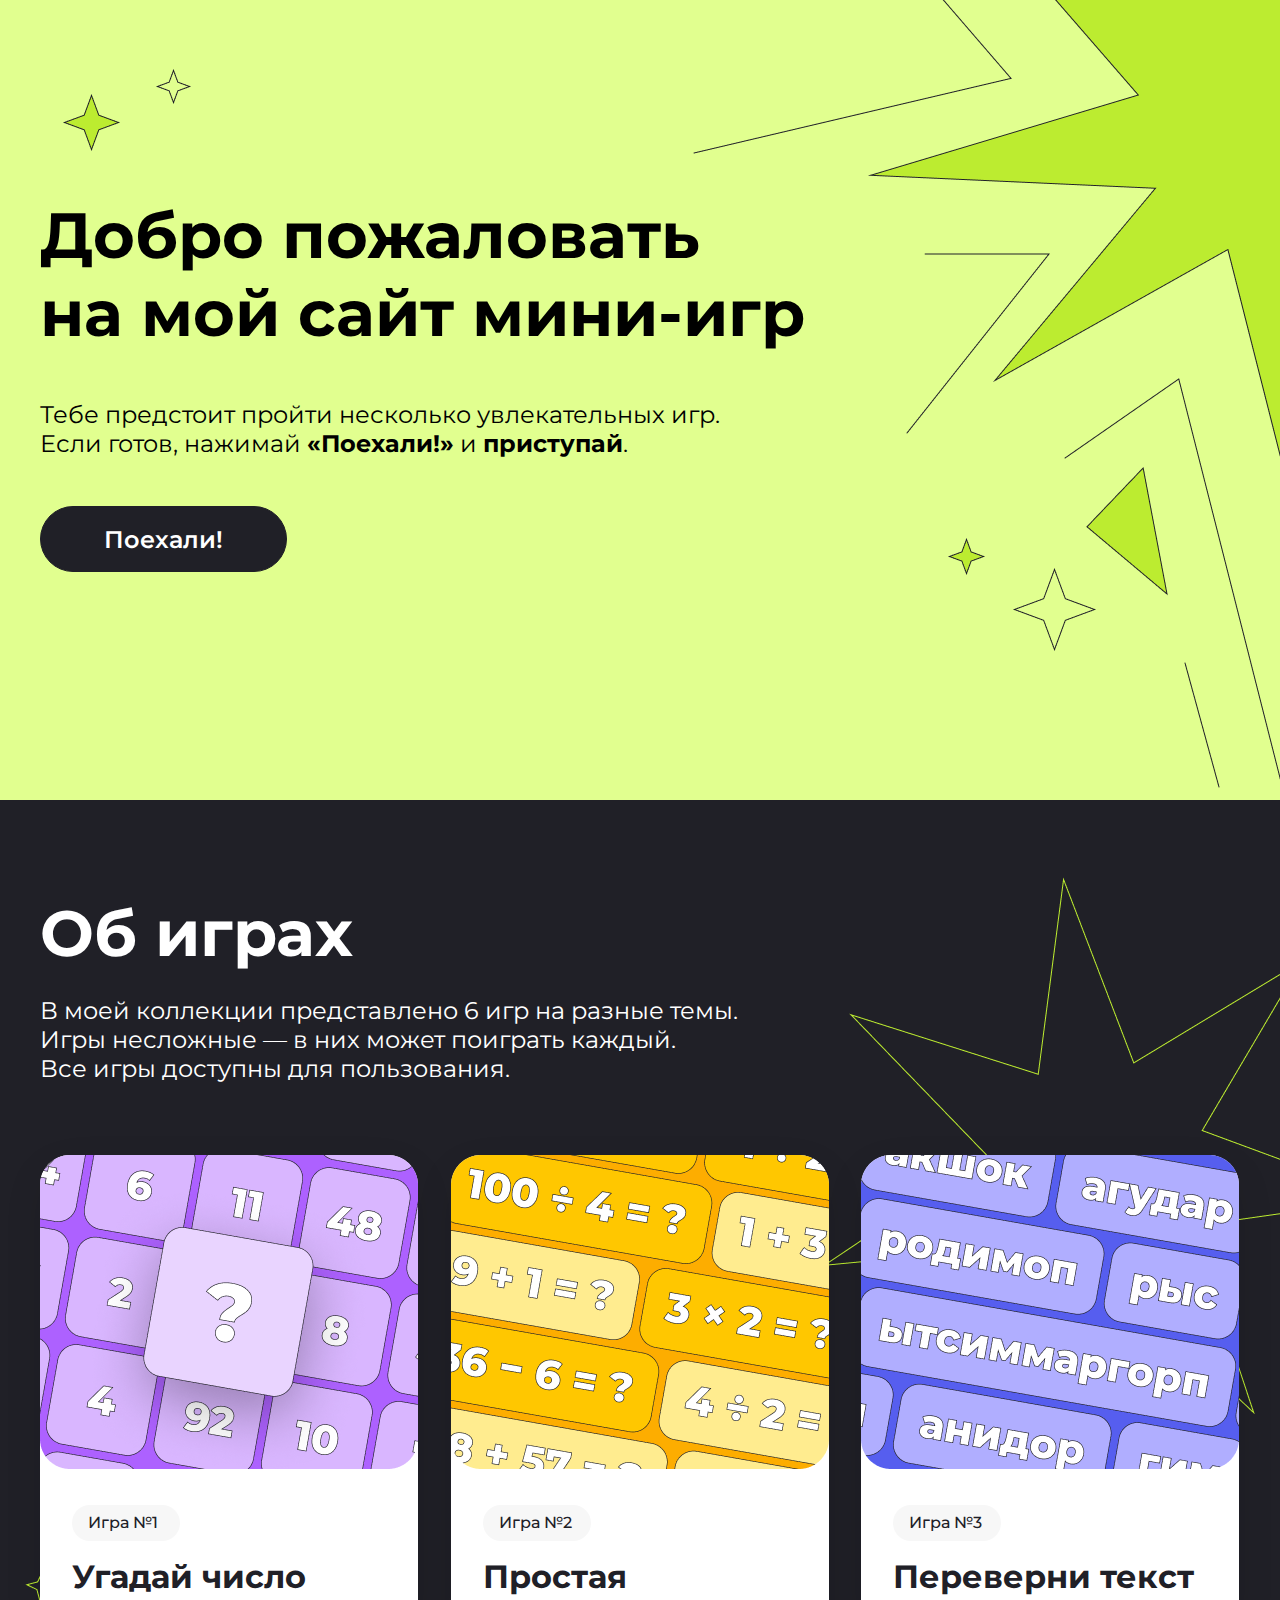
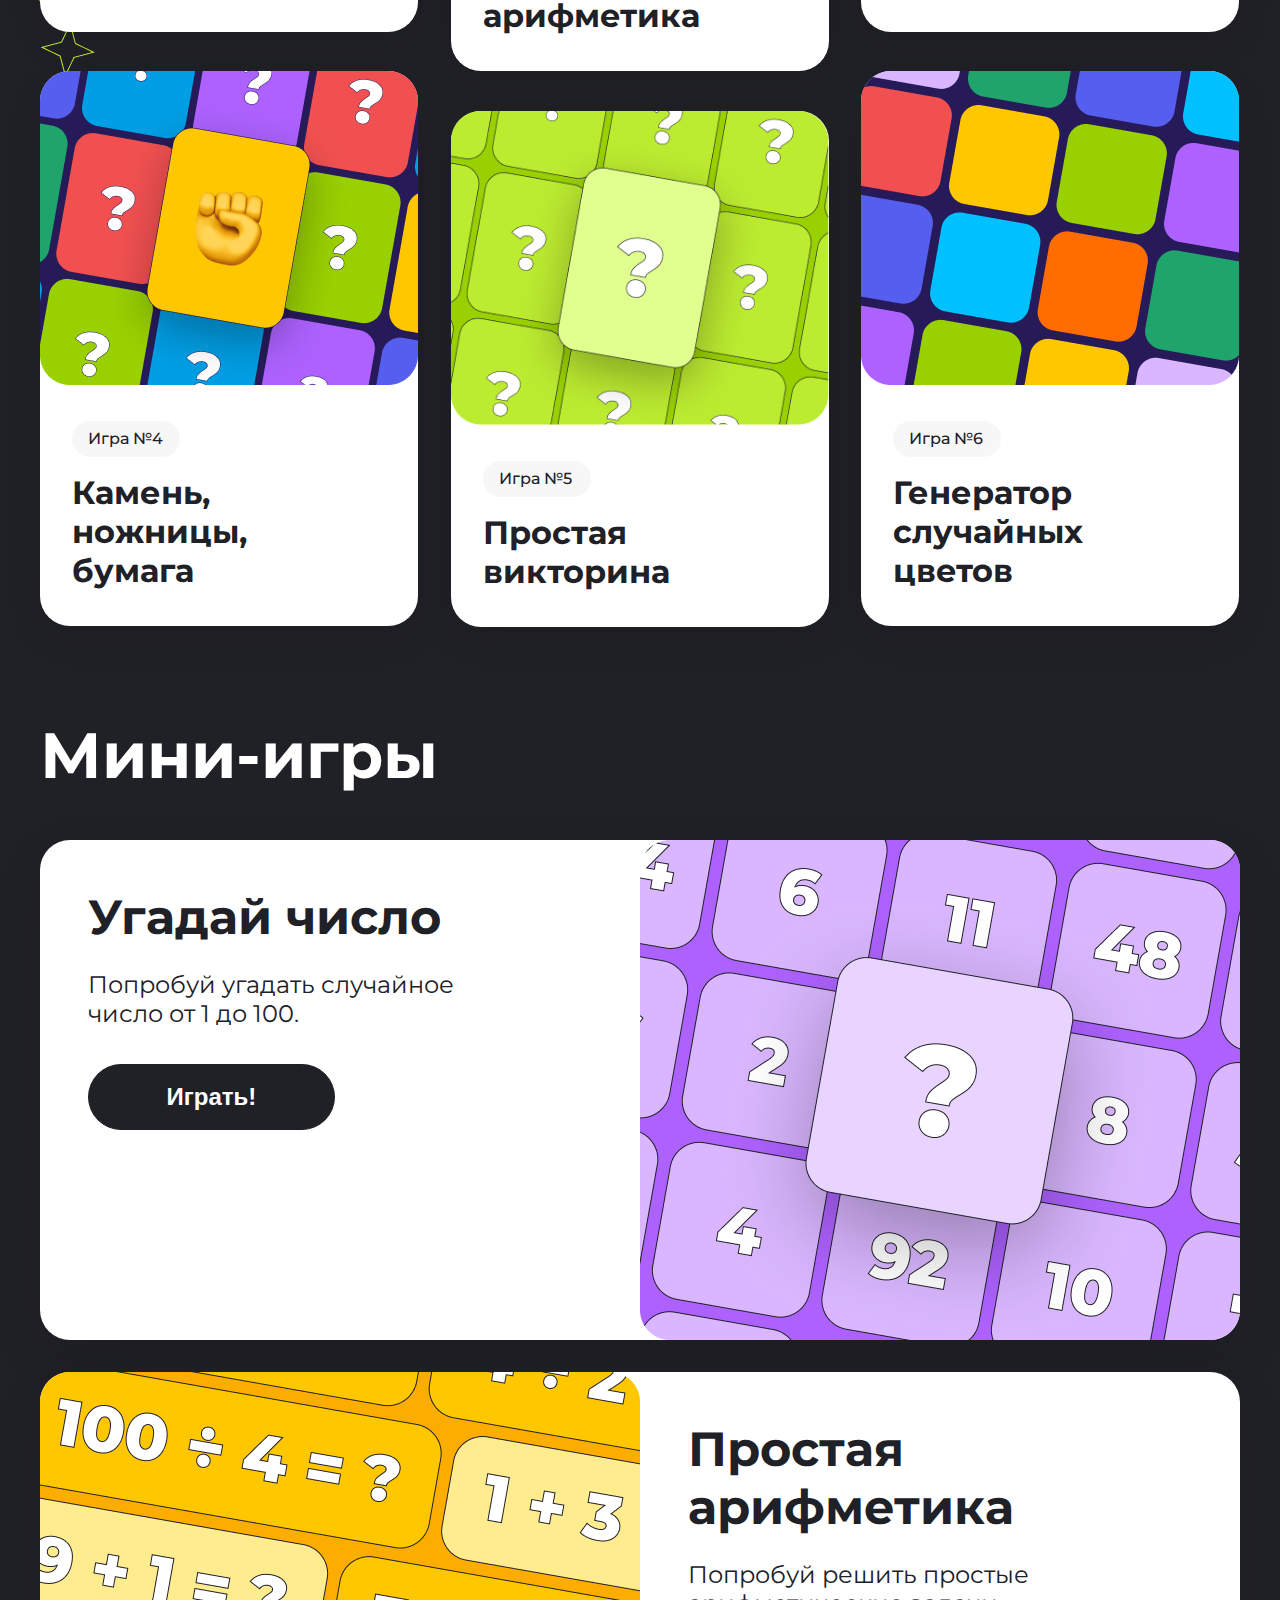
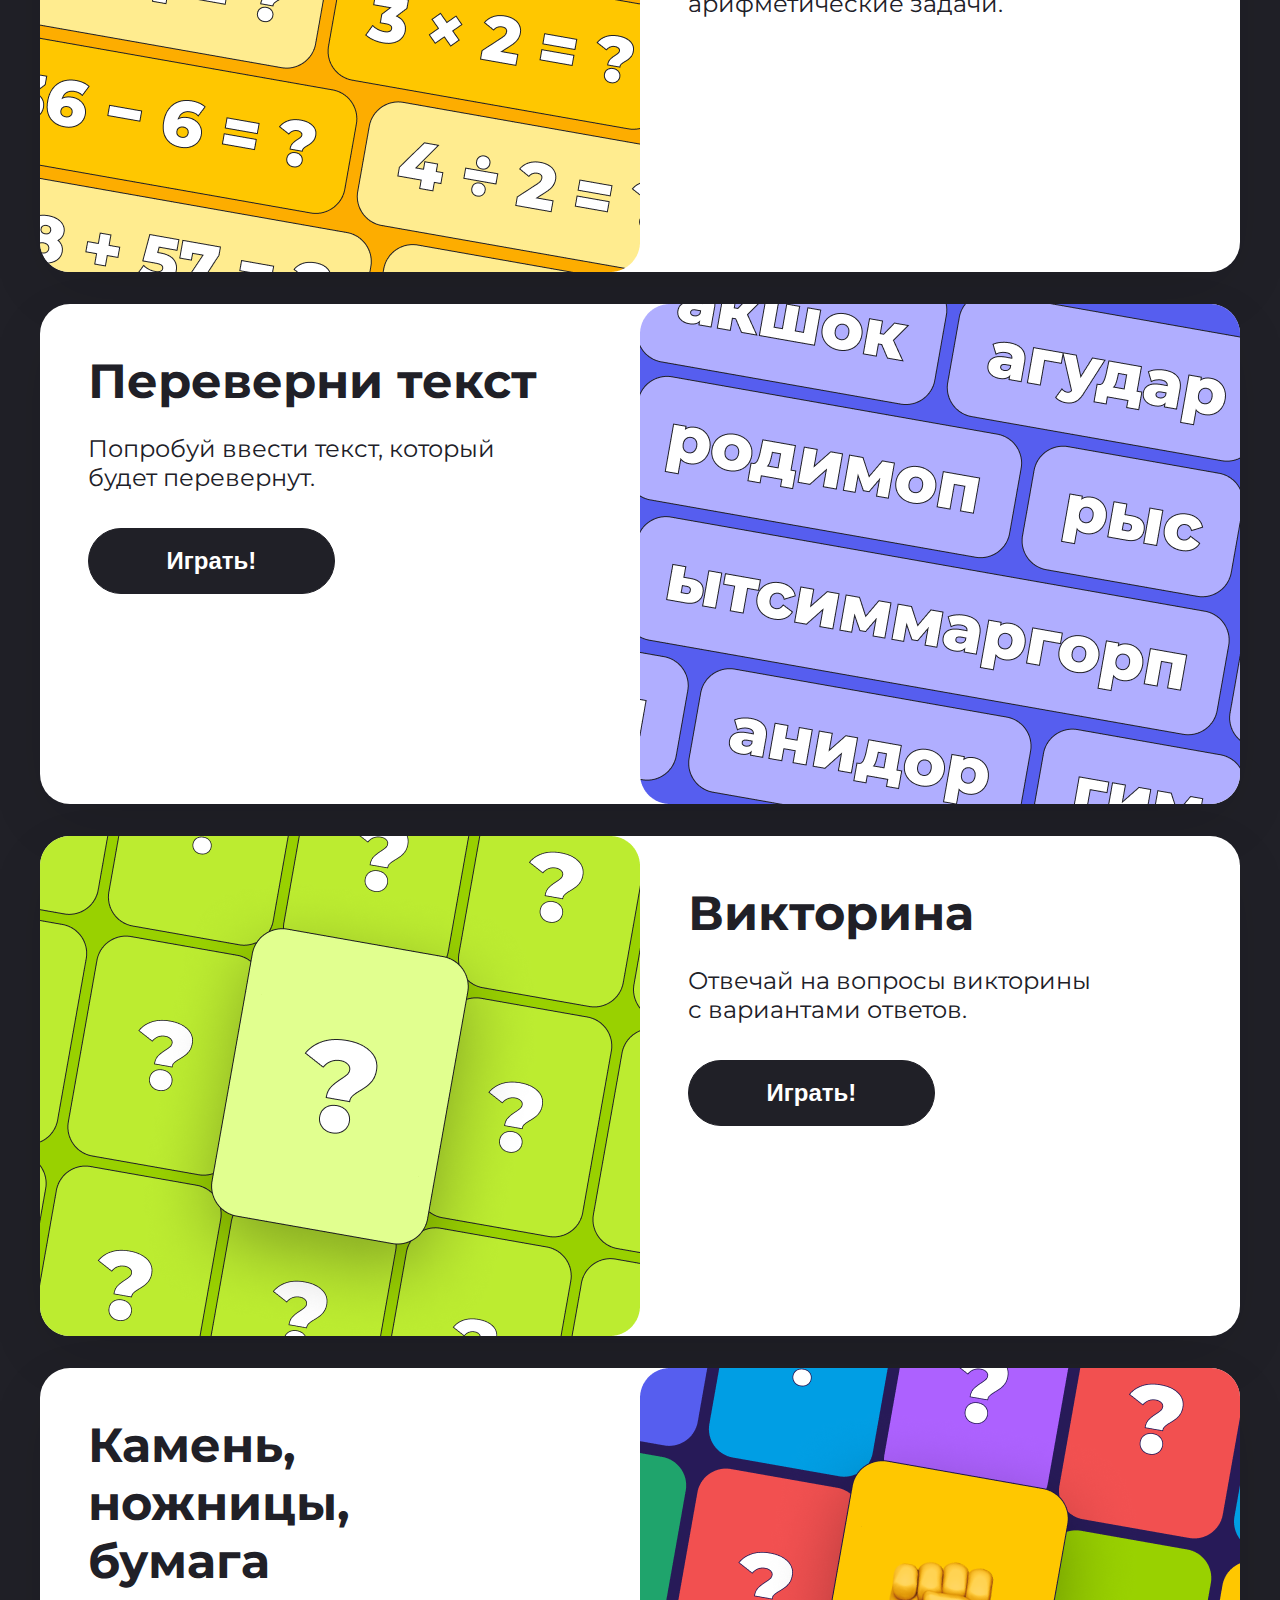
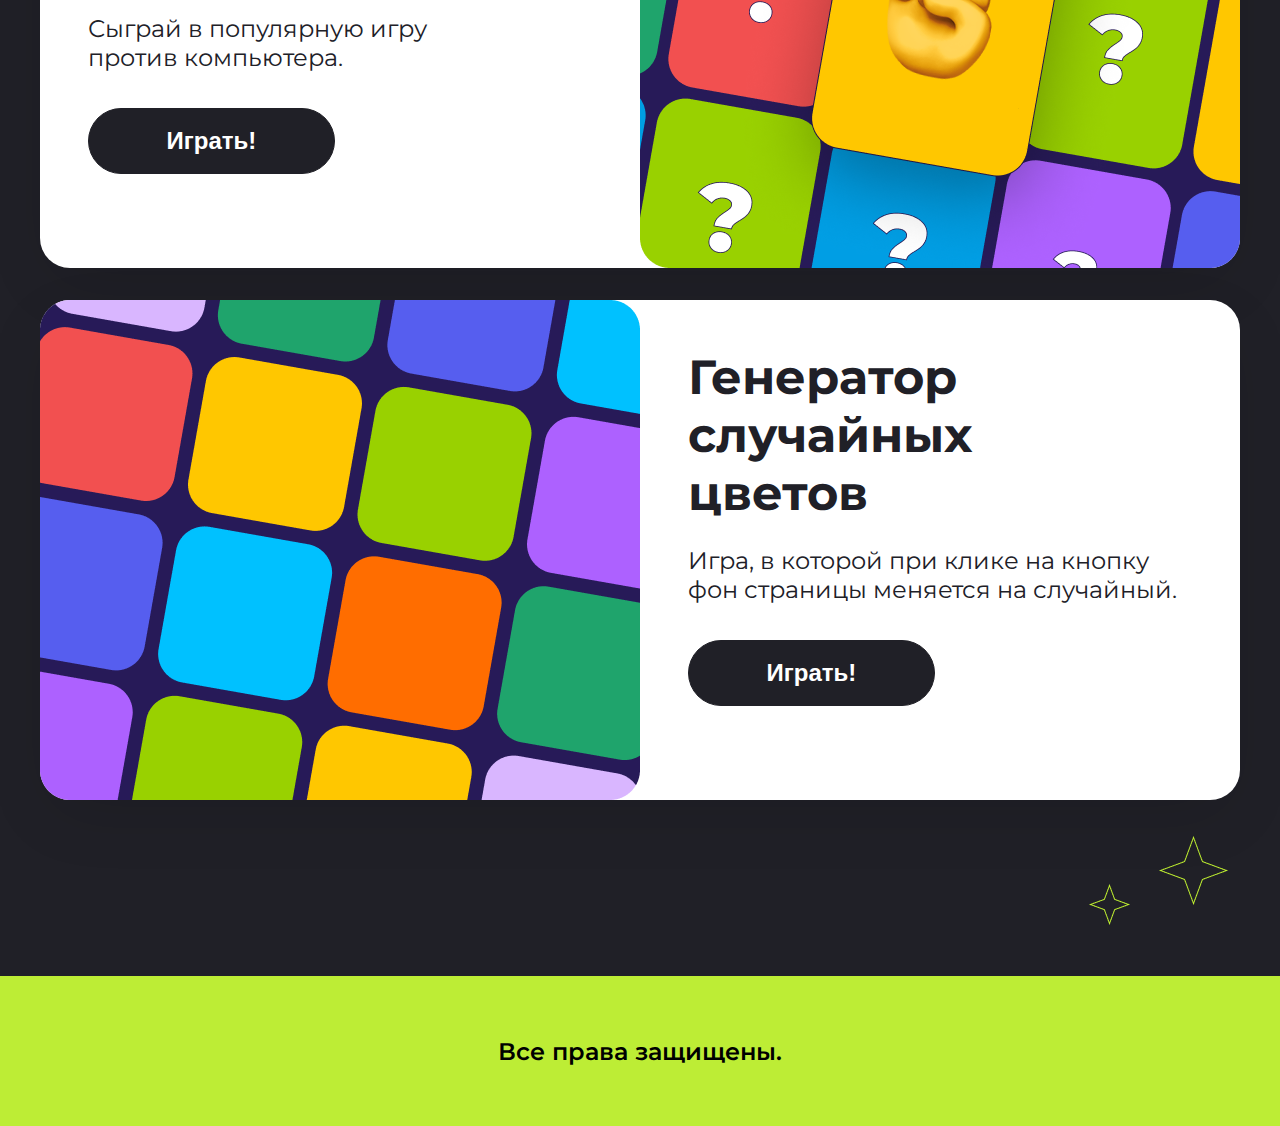
==== index.html @ a4242845 "Merge pull request #8 from Veritas-lab/hw-7" ====
<!DOCTYPE html>
<html lang="en">
<head>
    <meta charset="UTF-8">
    <meta http-equiv="X-UA-Compatible" content="IE=edge">
    <meta name="viewport" content="width=device-width, initial-scale=1.0">
    <title>Мини-игры</title>
    <link rel="stylesheet" href="style.css">
    <link rel="preconnect" href="https://fonts.googleapis.com">
    <link rel="preconnect" href="https://fonts.gstatic.com" crossorigin>
    <link href="https://fonts.googleapis.com/css2?family=Montserrat:ital,wght@0,100..900;1,100..900&display=swap"
        rel="stylesheet">
</head>
<body>
    <script src="hw-7.js"></script>
    <div class="top center">
        <header class="header">
            <h1 class="header__title">Добро пожаловать<br>на мой сайт мини-игр</h1>
            <h4 class="header__subtitle">Тебе предстоит пройти несколько увлекательных игр.<br> Если готов, нажимай
                <strong>«Поехали!»</strong> и <strong>приступай</strong>.
            </h4>
            <a href="#mini-games" class="header__button desktop-button">Поехали!</a>
            <a href="#play" class="header__button-mob">Поехали!</a>
        </header>
    </div>
    <main class="mini-games center" id="mini-games">
        <div class="about">
            <h2 class="about__title">Об играх</h2>
            <p class="about__text">В моей коллекции представлено 6 игр на разные темы.<br>Игры несложные — в
                них может поиграть каждый.<br>
                Все игры доступны для пользования.</p>
        </div>
        <nav class="games">
            <a href="#guess_the_number">
               <article class="card">
                    <img class="card__img" src="img/Guess_the_number.png" alt="Угадай число">
                    <div class="card__info">
                        <span class="card__number">Игра №1</span>
                        <h3 class="card__title">Угадай число</h3>
                    </div>
                </article>
            </a>
                <a href="#simple_arithmetic">
                  <article class="card">
                    <img class="card__img" src="img/simple_arithmetic.png" alt="Простая арифметика">
                    <div class="card__info">
                        <span class="card__number">Игра №2</span>
                        <h3 class="card__title">Простая арифметика</h3>
                    </div>
                 </article>
                </a>
                <a href="#reverse_text">
                  <article class="card">
                    <img class="card__img" src="img/turn_the_text_over.png" alt="Переверни текст">
                    <div class="card__info">
                        <span class="card__number">Игра №3</span>
                        <h3 class="card__title">Переверни текст</h3>
                    </div>
                 </article>
                </a>
                <a href="#quiz">
                  <article class="card">
                    <img class="card__img" src="img/rock_scissors_paper.png" alt="Камень, ножницы, бумага">
                    <div class="card__info">
                        <span class="card__number">Игра №4</span>
                        <h3 class="card__title">Камень, ножницы,<br>бумага</h3>
                    </div> 
                  </article>
                </a>
                <a href="#rock_paper_scissors">
                  <article class="card">
                    <img class="card__img" src="img/simple_quiz.png" alt="Простая викторина">
                    <div class="card__info">
                        <span class="card__number">Игра №5</span>
                        <h3 class="card__title">Простая викторина</h3>
                    </div>
                 </article>
                </a>
                <a href="#random_color_generator">
                 <article class="card">
                    <img class="card__img" src="img/random_color_generator.png" alt="Генератор случайных цветов">
                    <div class="card__info">
                        <span class="card__number">Игра №6</span>
                        <h3 class="card__title">Генератор случайных цветов</h3>
                    </div>
                 </article>
               </a>
        </nav>
    </main>
    <aside class="play center" id="play">
        <h2 class="play__title">Мини-игры</h2>
        <nav class="play-games">
            <article class="game" id="guess_the_number">
                <div class="game__info">
                    <h3 class="game__title">Угадай число</h3>
                    <p class="game__text">Попробуй угадать случайное<br> число от 1 до 100.</p>
                    <button class="game__button" onclick="guessNumber();">Играть!</button>
                </div>
                <img class="game__img" src="img/game_1.png" alt="Угадай число">
            </article>
            <article class="game" id="simple_arithmetic">
                <div class="game__info">
                    <h3 class="game__title">Простая<br>арифметика</h3>
                    <p class="game__text">Попробуй решить простые арифметические задачи.</p>
                </div>
                <img class="game__img" src="img/game_2.png" alt="Простая арифметика">
            </article>
            <article class="game" id="reverse_text">
                <div class="game__info">
                    <h3 class="game__title">Переверни текст</h3>
                    <p class="game__text">Попробуй ввести текст, который<br> будет перевернут.</p>
                    <button class="game__button" onclick="reverseText()">Играть!</button>
                </div>
                <img class="game__img" src="img/game_3.png" alt="Переверни текст">
            </article>
            <article class="game" id="quiz">
                <div class="game__info">
                    <h3 class="game__title">Викторина</h3>
                    <p class="game__text">Отвечай на вопросы викторины<br> с вариантами ответов.</p>
                    <button class="game__button" onclick="simpleQuiz()">Играть!</button>
                </div>
                <img class="game__img" src="img/game_4.png" alt="Викторина">
            </article>
            <article class="game" id="rock_paper_scissors">
                <div class="game__info">
                    <h3 class="game__title">Камень,<br>ножницы,<br>бумага</h3>
                    <p class="game__text">Сыграй в популярную игру<br> против компьютера.</p>
                    <button class="game__button">Играть!</button>
                </div>
                <img class="game__img" src="img/game_5.png" alt="Викторина">
            </article>
            <article class="game" id="random_color_generator">
                <div class="game__info">
                    <h3 class="game__title">Генератор<br>случайных<br>цветов</h3>
                    <p class="game__text">Игра, в которой при клике на кнопку фон страницы меняется на случайный.</p>
                    <button class="game__button">Играть!</button>
                </div>
                <img class="game__img" src="img/game_6.png" alt="Викторина">
            </article>
        </nav>
    </aside>
    <footer class="footer">
        <h3 class="footer__title">Все права защищены.</h3>
    </footer>
    <script src="games.js"></script>
</body>
</html>
---- style.css ----
* {
  margin: 0;
  padding: 0;
  box-sizing: border-box;
  scroll-behavior: smooth;
}

body {
  font-family: "Montserrat", serif;
}

a {
  text-decoration: none;
}

.center {
  padding-left: calc(50% - 600px);
  padding-right: calc(50% - 600px);
}

.top {
  height: 800px;
  background-color: #E1FF8F;
  background-image: url("img/Group_star.png"), url("img/Star_2.png"), url("img/Star_3.png"), url("img/Star_4.png"), url("img/Star_5.png");
  background-repeat: no-repeat;
  background-position: top 0px right 0px, top 94px left 63px, top 69px left 156px, top 568px left 1013px, top 538px left 948px;
}

.header {
  display: flex;
  flex-direction: column;
  padding-top: 196px;
  gap: 48px;
}
.header__title {
  font-size: 64px;
  font-weight: 700;
}
.header__subtitle {
  font-size: 24px;
  font-weight: 400;
}
.header__button, .game__button {
  width: 247px;
  height: 66px;
  border-radius: 60px;
  border: 1px solid #202027;
  font-size: 24px;
  font-weight: 600;
  text-align: center;
  color: #FFFFFF;
  background-color: #202027;
  display: inline-block;
  align-content: center;
  cursor: pointer;
}
.header__button:hover, .game__button:hover {
  background-color: #FFFFFF;
  color: #202027;
}
.header__button-mob {
  display: none;
}

.mini-games {
  background-color: #202027;
  background-image: url("img/Star_1.png"), url("img/Star_11.png"), url("img/Star_12.png");
  background-repeat: no-repeat;
  background-position: top 77px right 0px, top 770px left 25px, top 822px left 40px;
  height: 1470px;
}

.about {
  padding-top: 94px;
}
.about__title {
  font-size: 64px;
  font-weight: 700;
  color: #FFFFFF;
  margin-bottom: 24px;
}
.about__text {
  font-size: 24px;
  font-weight: 400;
  color: #FFFFFF;
  margin-bottom: 72px;
}

.games {
  display: grid;
  grid-template-columns: repeat(3, 1fr);
  gap: 32px;
}

.card {
  width: 378px;
  border-radius: 30px;
  background-color: #FFFFFF;
  box-shadow: 0px 12.61px 42.25px -7.57px rgba(0, 0, 0, 0.1294117647);
  transition: transform 0.3s ease;
  margin-bottom: -32px;
}
.card:hover {
  transform: scale(1.1);
}
.card__img {
  max-width: 100%;
}
.card__info {
  display: flex;
  flex-direction: column;
  gap: 16px;
  padding: 32px 32px 36px 32px;
}
.card__number {
  border-radius: 52px;
  background-color: #F7F7F7;
  width: 108px;
  height: 36px;
  display: inline-block;
  font-size: 16px;
  font-weight: 500;
  padding: 8px 16px 10px 16px;
  color: #202027;
}
.card__title {
  font-size: 32px;
  font-weight: 700;
  color: #202027;
}

.games a:nth-child(5) {
  margin-top: 40px;
}

.play {
  background-color: #202027;
  padding-top: 46px;
  background-image: url("img/Star_6.png"), url("img/Star_7.png"), url("img/Star_8.png"), url("img/Star_10.png");
  background-repeat: no-repeat;
  background-position: top 126px left 1326px, top 93px left 1281px, top 3366px right 52px, top 3414px right 150px;
}
.play__title {
  font-size: 64px;
  font-weight: 700;
  color: #FFFFFF;
}

.play-games {
  padding-top: 46px;
  padding-bottom: 144px;
}

.game {
  display: flex;
  justify-content: space-between;
  margin-bottom: 32px;
  background: #FFFFFF;
  border-radius: 30px;
  box-shadow: 0px 20px 67px -12px rgba(0, 0, 0, 0.1294117647);
  width: 1200px;
  height: 500px;
}
.game:nth-child(odd) {
  flex-direction: row;
}
.game:nth-child(even) {
  flex-direction: row-reverse;
}
.game__info {
  flex: 1;
  margin: 48px 48px 203px 48px;
}
.game__title {
  color: #202027;
  font-size: 48px;
  font-weight: 700;
}
.game__text {
  color: #202027;
  font-size: 24px;
  font-weight: 400;
  margin-top: 24px;
}
.game__button {
  margin-top: 36px;
}
.game__img {
  max-width: 600px;
  height: auto;
}

.footer {
  height: 150px;
  background-color: #BDED35;
}
.footer__title {
  font-size: 24px;
  font-weight: 600;
  color: #000000;
  text-align: center;
  padding-top: 61px;
  padding-bottom: 60px;
}

@media (max-width: 767px) {
  .center {
    padding-left: 16px;
    padding-right: 16px;
  }
  .top {
    height: 700px;
    background-image: url("img/star_mob.png"), url("img/Star_2_mob.png"), url("img/Star_3_mob.png"), url("img/Star_4_mob.png"), url("img/Star_5_mob.png");
    background-position: top 0px right 0px, top 97px left 37px, top 64px left 91px, top 590px left 303px, top 570px left 279px;
  }
  .header {
    align-items: center;
    padding-top: 147px;
    gap: 0px;
  }
  .header__title {
    font-size: 40px;
    text-align: center;
    margin-bottom: 24px;
  }
  .header__subtitle {
    font-size: 16px;
    text-align: center;
    margin-bottom: 36px;
  }
  .header__button, .game__button {
    display: none;
  }
  .header__button-mob {
    width: 285px;
    height: 55px;
    font-size: 16px;
    border-radius: 60px;
    border: 1px solid #202027;
    font-weight: 600;
    text-align: center;
    color: #FFFFFF;
    background-color: #202027;
    display: inline-block;
    align-content: center;
    cursor: pointer;
  }
  .header__button-mob:hover {
    background-color: #FFFFFF;
    color: #202027;
  }
  .mini-games {
    display: none;
  }
  .play {
    background-color: #202027;
    background-image: none;
  }
  .play__title {
    font-size: 40px;
  }
  .play-games {
    padding-top: 48px;
    padding-bottom: 48px;
  }
  .game {
    display: flex;
    flex-direction: column;
    justify-content: space-between;
    margin-bottom: 24px;
    width: 100%;
    height: auto;
  }
  .game:nth-child(odd), .game:nth-child(even) {
    flex-direction: column;
  }
  .game__info {
    flex: 1;
    margin: 29px 29px 32px 29px;
  }
  .game__title {
    font-size: 32px;
  }
  .game__text {
    font-size: 16px;
    margin-top: 16px;
  }
  .game__button {
    width: 285px;
    height: 55px;
    font-size: 16px;
    border-radius: 60px;
    border: 1px solid #202027;
    font-weight: 600;
    text-align: center;
    color: #FFFFFF;
    background-color: #202027;
    display: inline-block;
    align-content: center;
    cursor: pointer;
    margin-top: 32px;
  }
  .game__button:hover {
    background-color: #FFFFFF;
    color: #202027;
  }
  .game__img {
    order: -1;
    max-width: 100%;
    height: auto;
  }
  .footer {
    height: 100px;
  }
  .footer__title {
    font-size: 16px;
    padding-top: 40px;
    padding-bottom: 40px;
  }
}/*# sourceMappingURL=style.css.map */
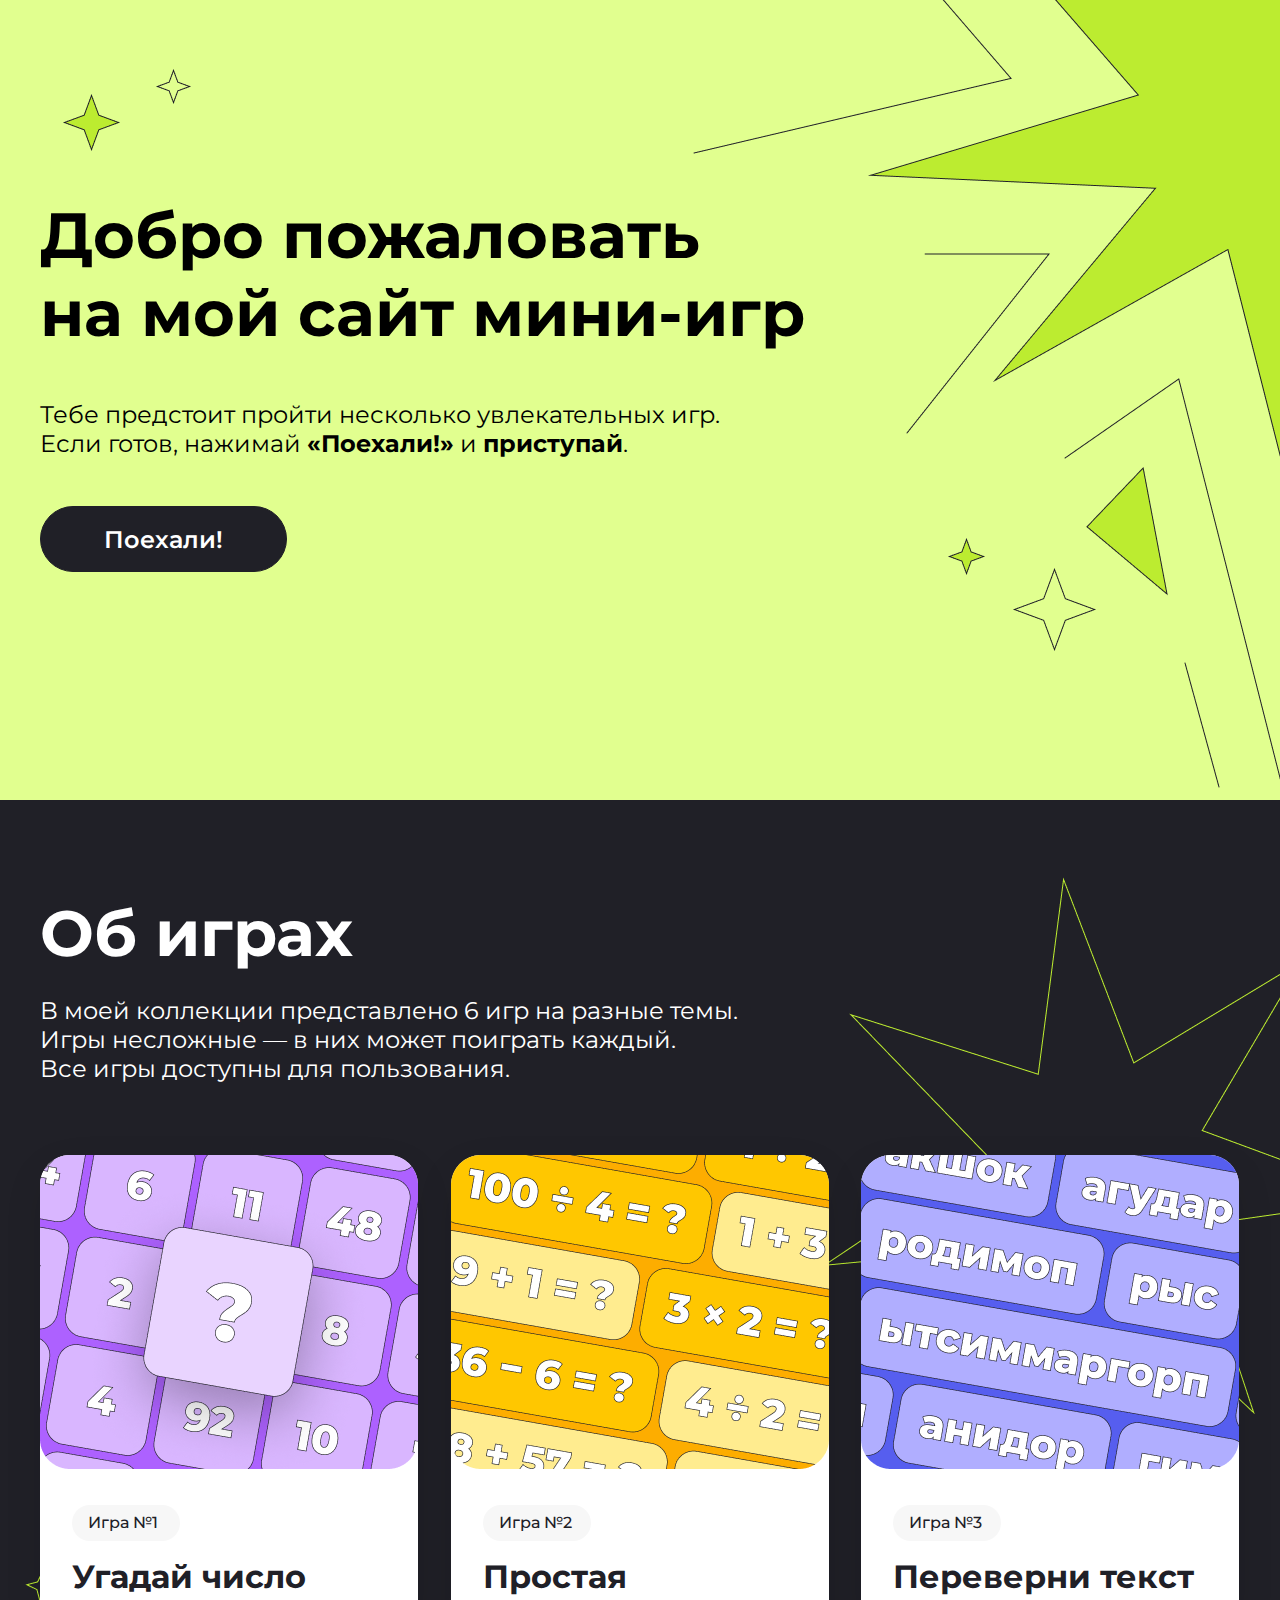
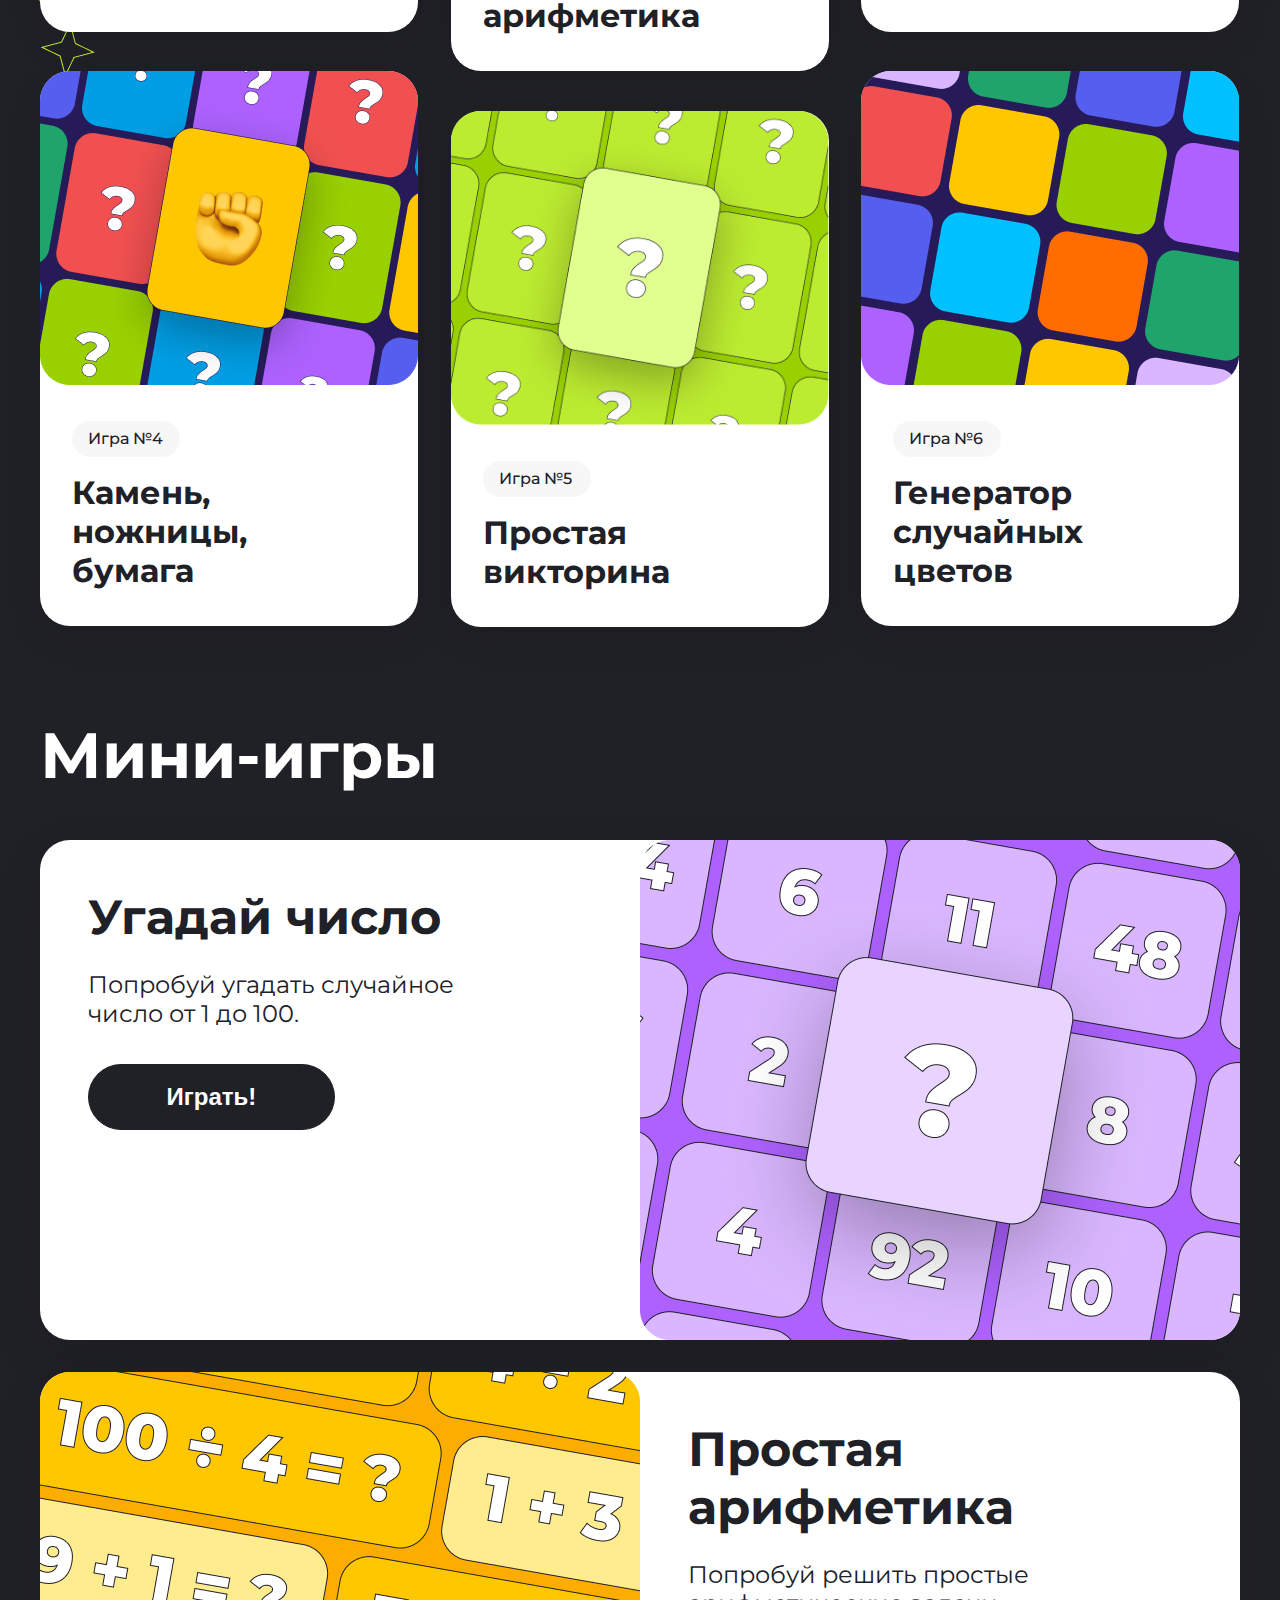
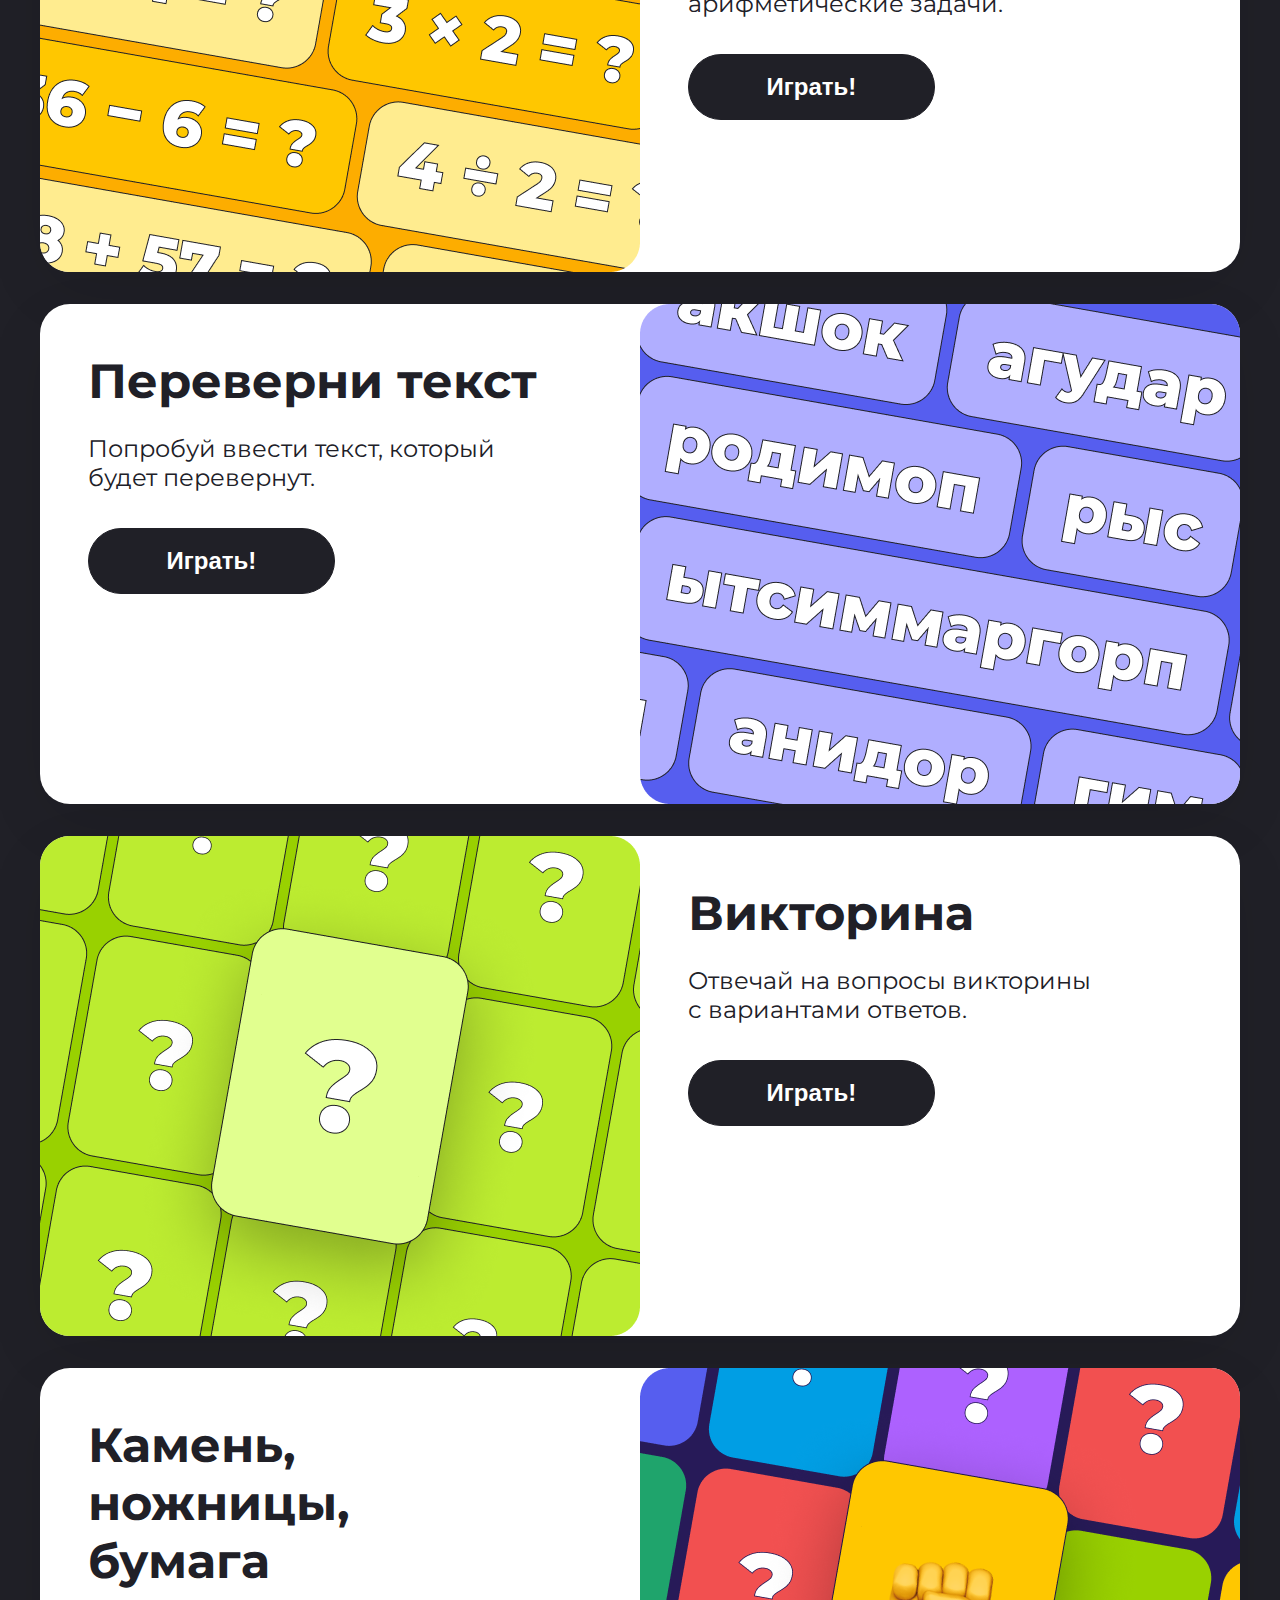
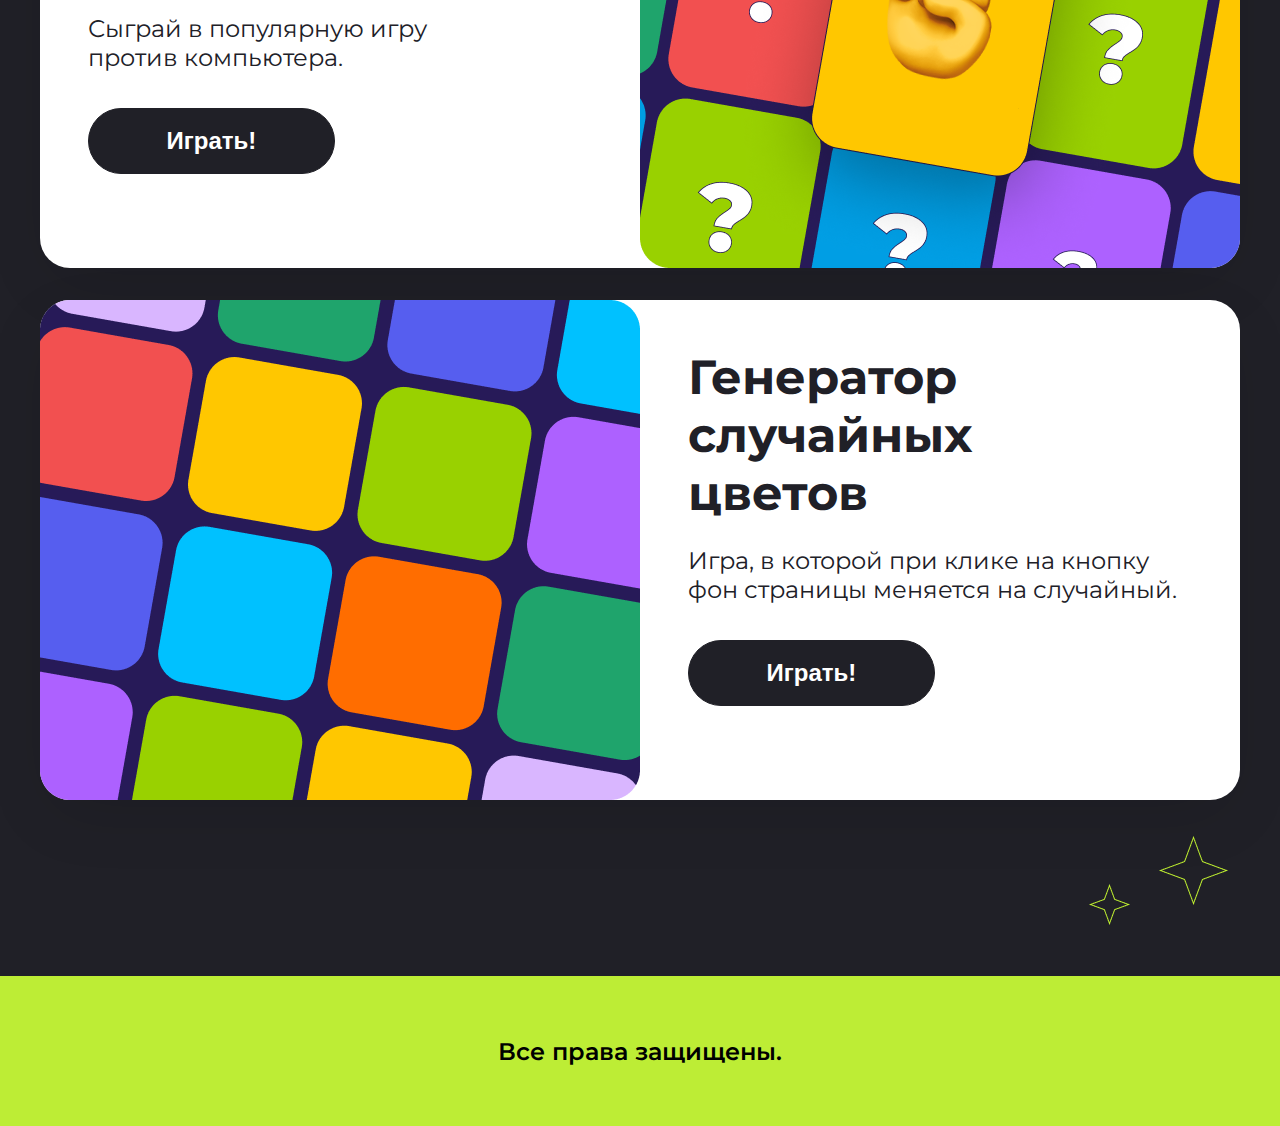
==== commit dbdfe977: "Решение задания 1 добавлено в файл hw-8" ====
--- a/index.html
+++ b/index.html
@@ -12,7 +12,7 @@
         rel="stylesheet">
 </head>
 <body>
-    <script src="hw-7.js"></script>
+    <script src="hw-8.js"></script>
     <div class="top center">
         <header class="header">
             <h1 class="header__title">Добро пожаловать<br>на мой сайт мини-игр</h1>
@@ -102,6 +102,7 @@
                 <div class="game__info">
                     <h3 class="game__title">Простая<br>арифметика</h3>
                     <p class="game__text">Попробуй решить простые арифметические задачи.</p>
+                    <button class="game__button" onclick="simpleArithmetic()">Играть!</button>
                 </div>
                 <img class="game__img" src="img/game_2.png" alt="Простая арифметика">
             </article>
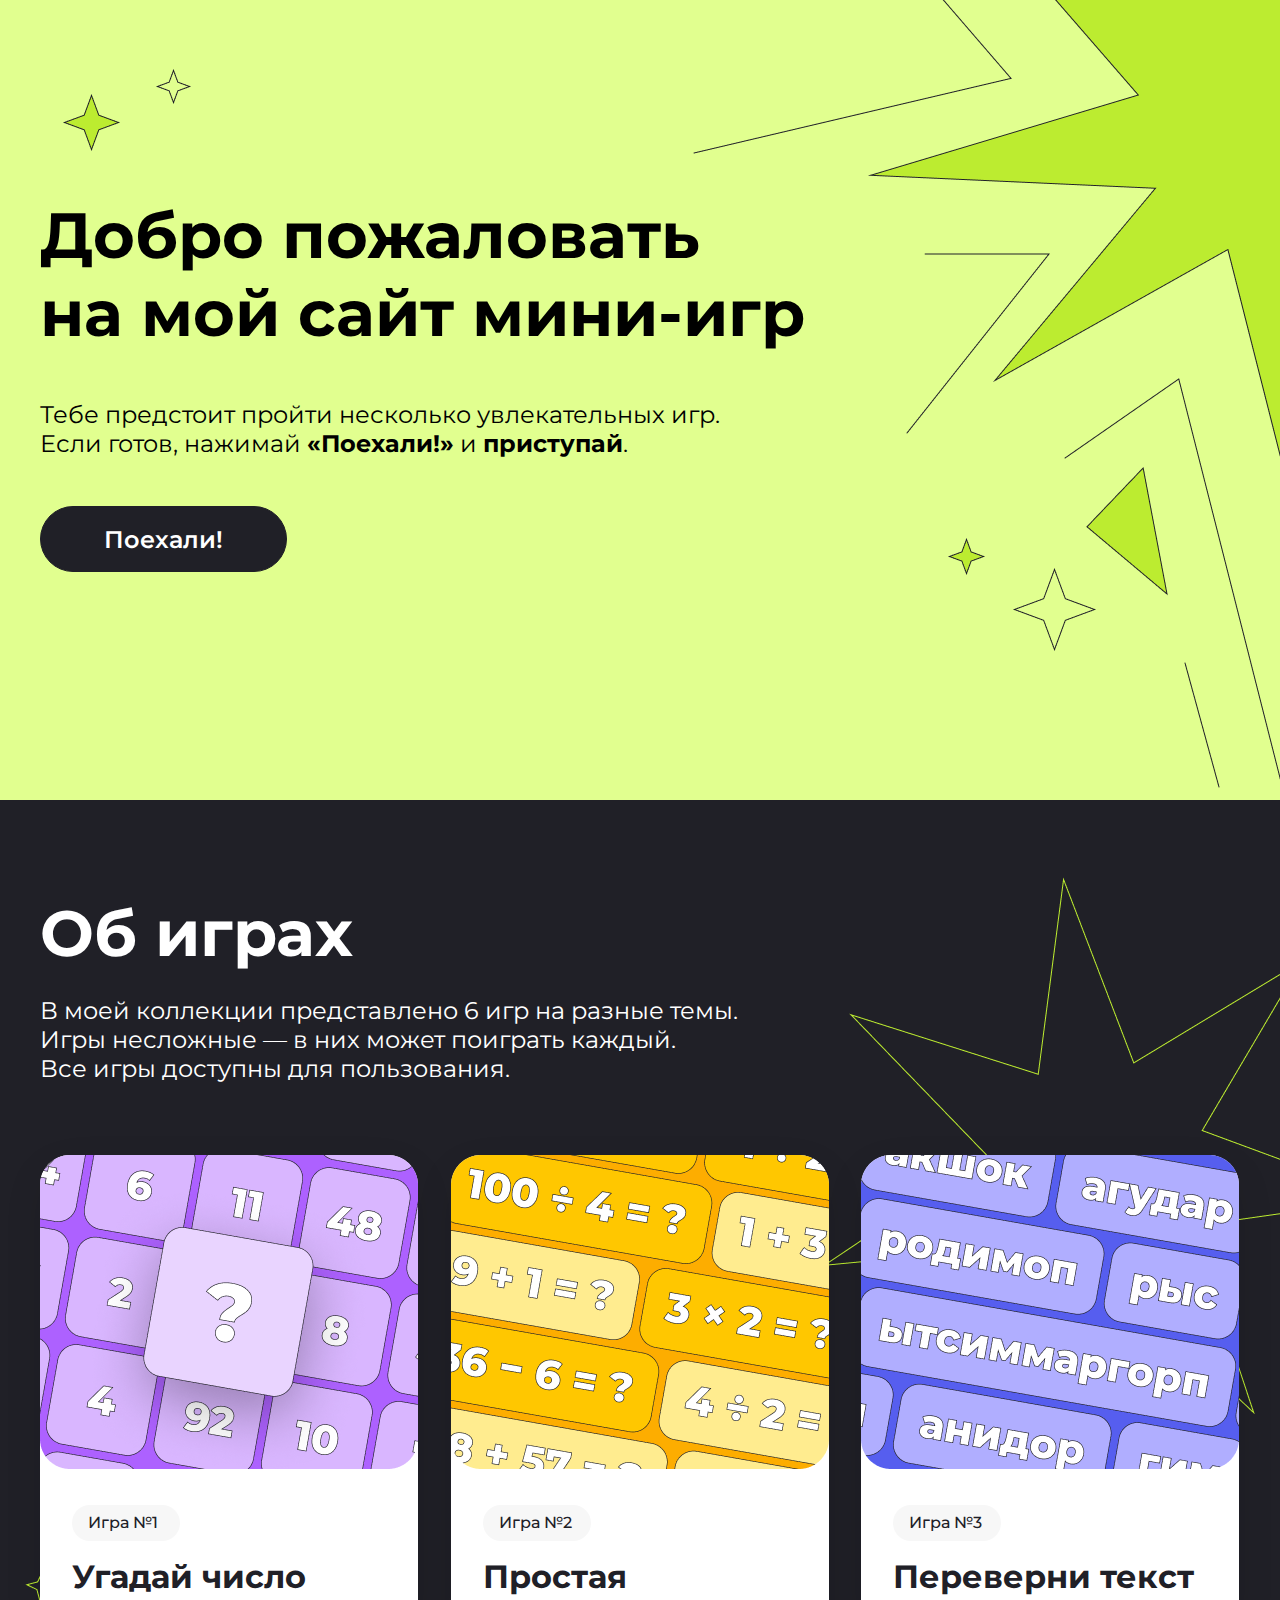
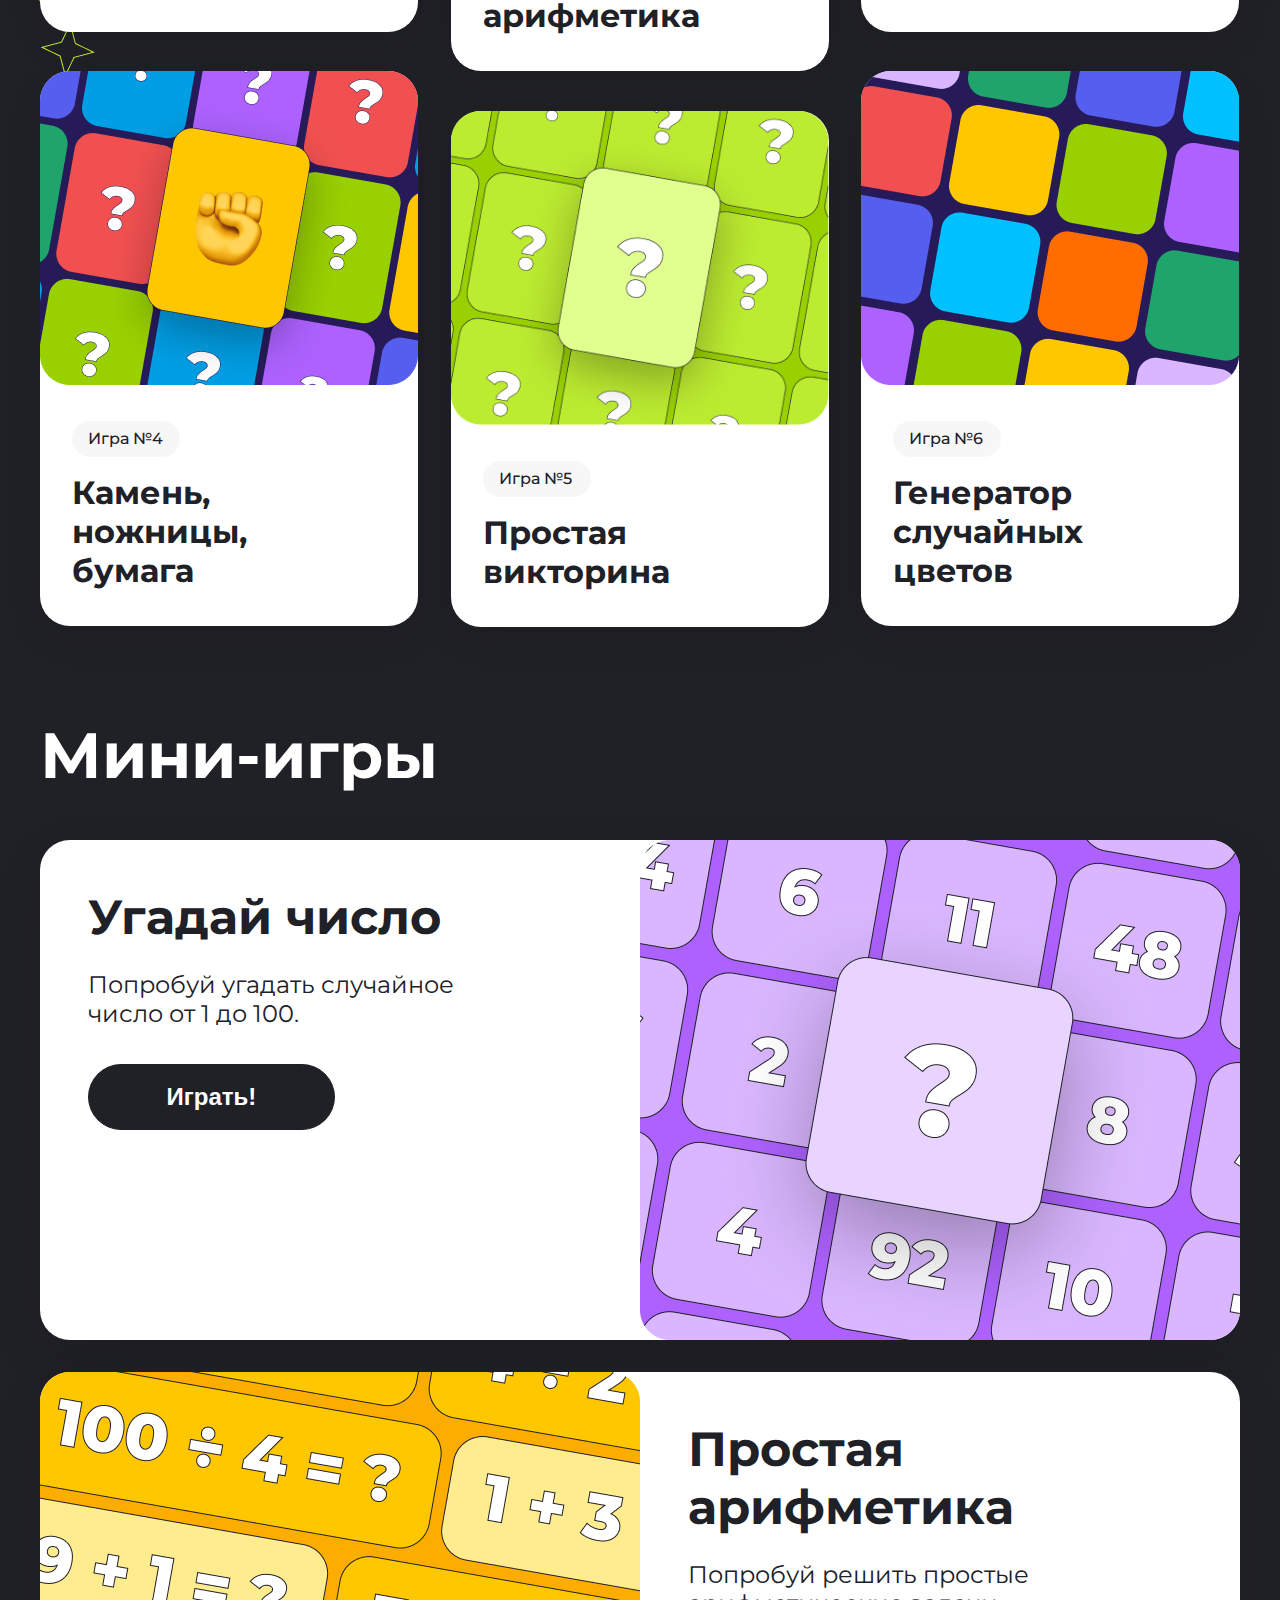
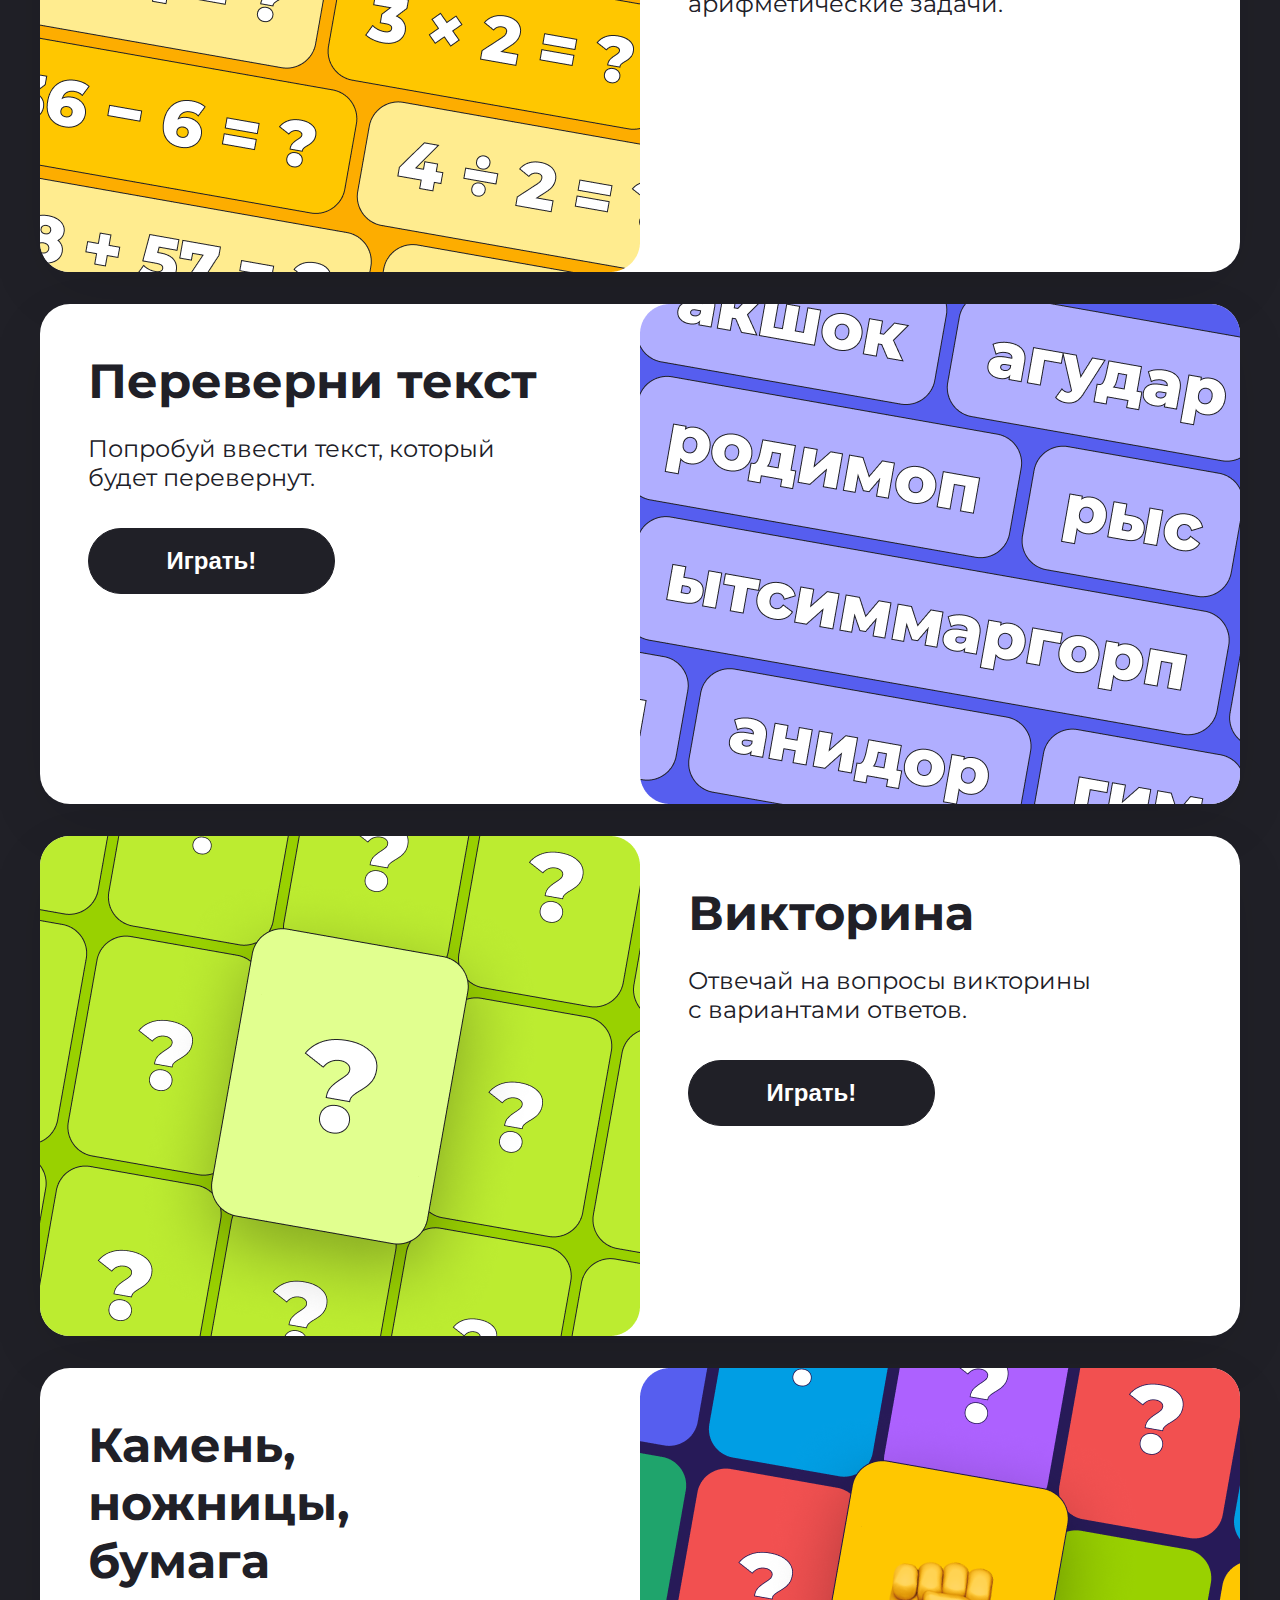
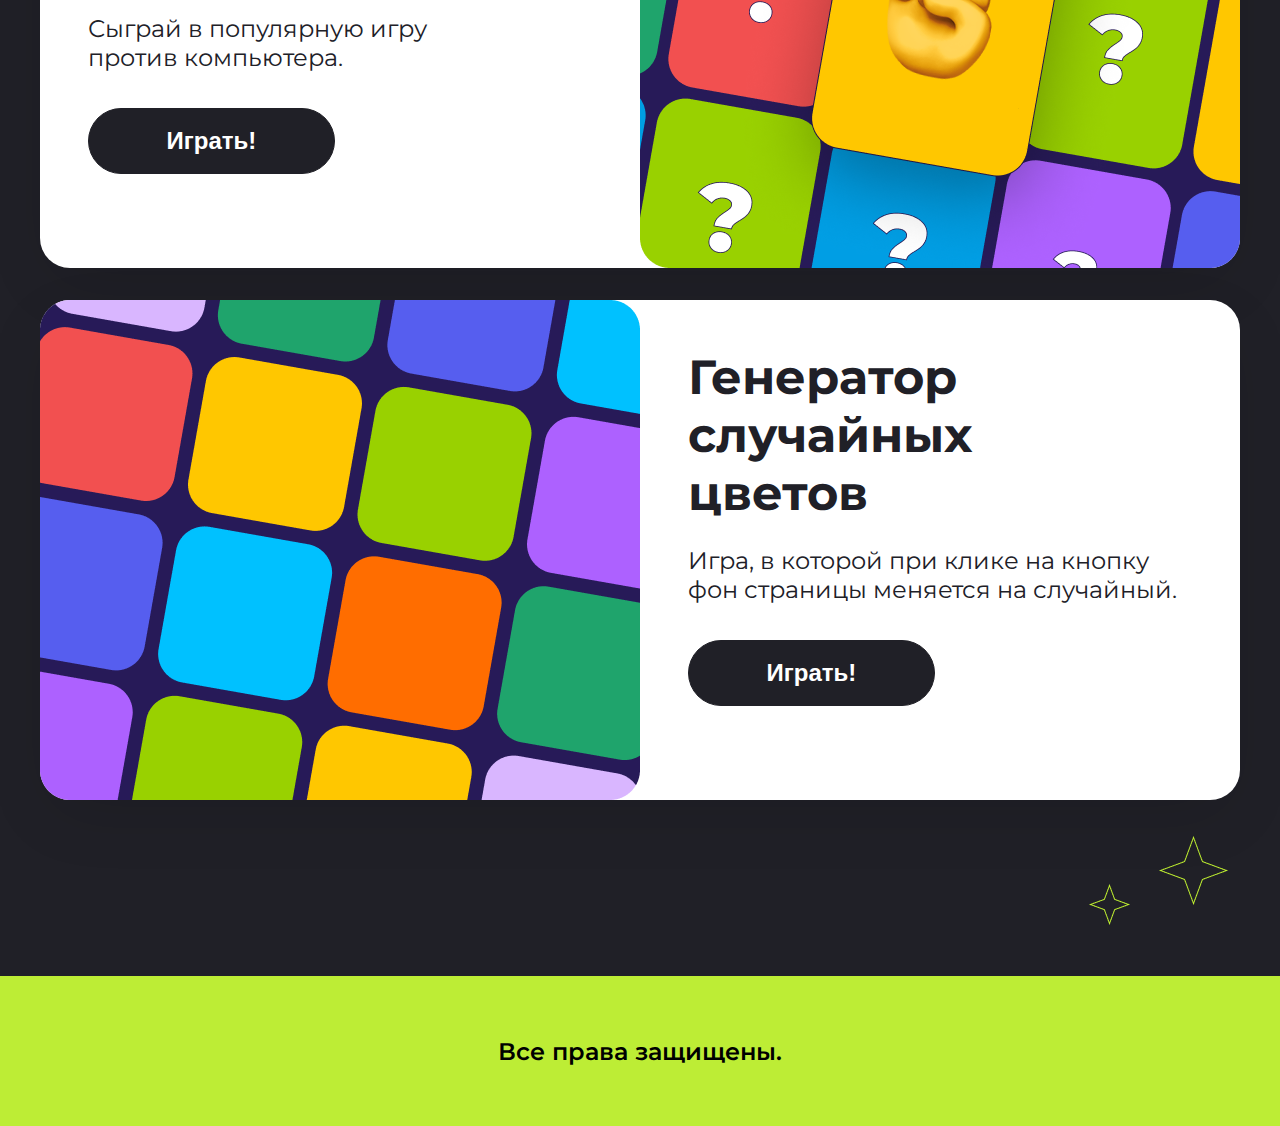
==== commit 0af00427: "Merge pull request #9 from Veritas-lab/hw-8" ====
--- a/index.html
+++ b/index.html
@@ -102,7 +102,6 @@
                 <div class="game__info">
                     <h3 class="game__title">Простая<br>арифметика</h3>
                     <p class="game__text">Попробуй решить простые арифметические задачи.</p>
-                    <button class="game__button" onclick="simpleArithmetic()">Играть!</button>
                 </div>
                 <img class="game__img" src="img/game_2.png" alt="Простая арифметика">
             </article>
@@ -126,9 +125,9 @@
                 <div class="game__info">
                     <h3 class="game__title">Камень,<br>ножницы,<br>бумага</h3>
                     <p class="game__text">Сыграй в популярную игру<br> против компьютера.</p>
-                    <button class="game__button">Играть!</button>
+                    <button class="game__button" onclick="rockscissorsPaper()">Играть!</button>
                 </div>
-                <img class="game__img" src="img/game_5.png" alt="Викторина">
+                <img class="game__img" src="img/game_5.png" alt="Камень, ножницы, бумага">
             </article>
             <article class="game" id="random_color_generator">
                 <div class="game__info">
@@ -136,7 +135,7 @@
                     <p class="game__text">Игра, в которой при клике на кнопку фон страницы меняется на случайный.</p>
                     <button class="game__button">Играть!</button>
                 </div>
-                <img class="game__img" src="img/game_6.png" alt="Викторина">
+                <img class="game__img" src="img/game_6.png" alt="Генератор случайных цветов">
             </article>
         </nav>
     </aside>
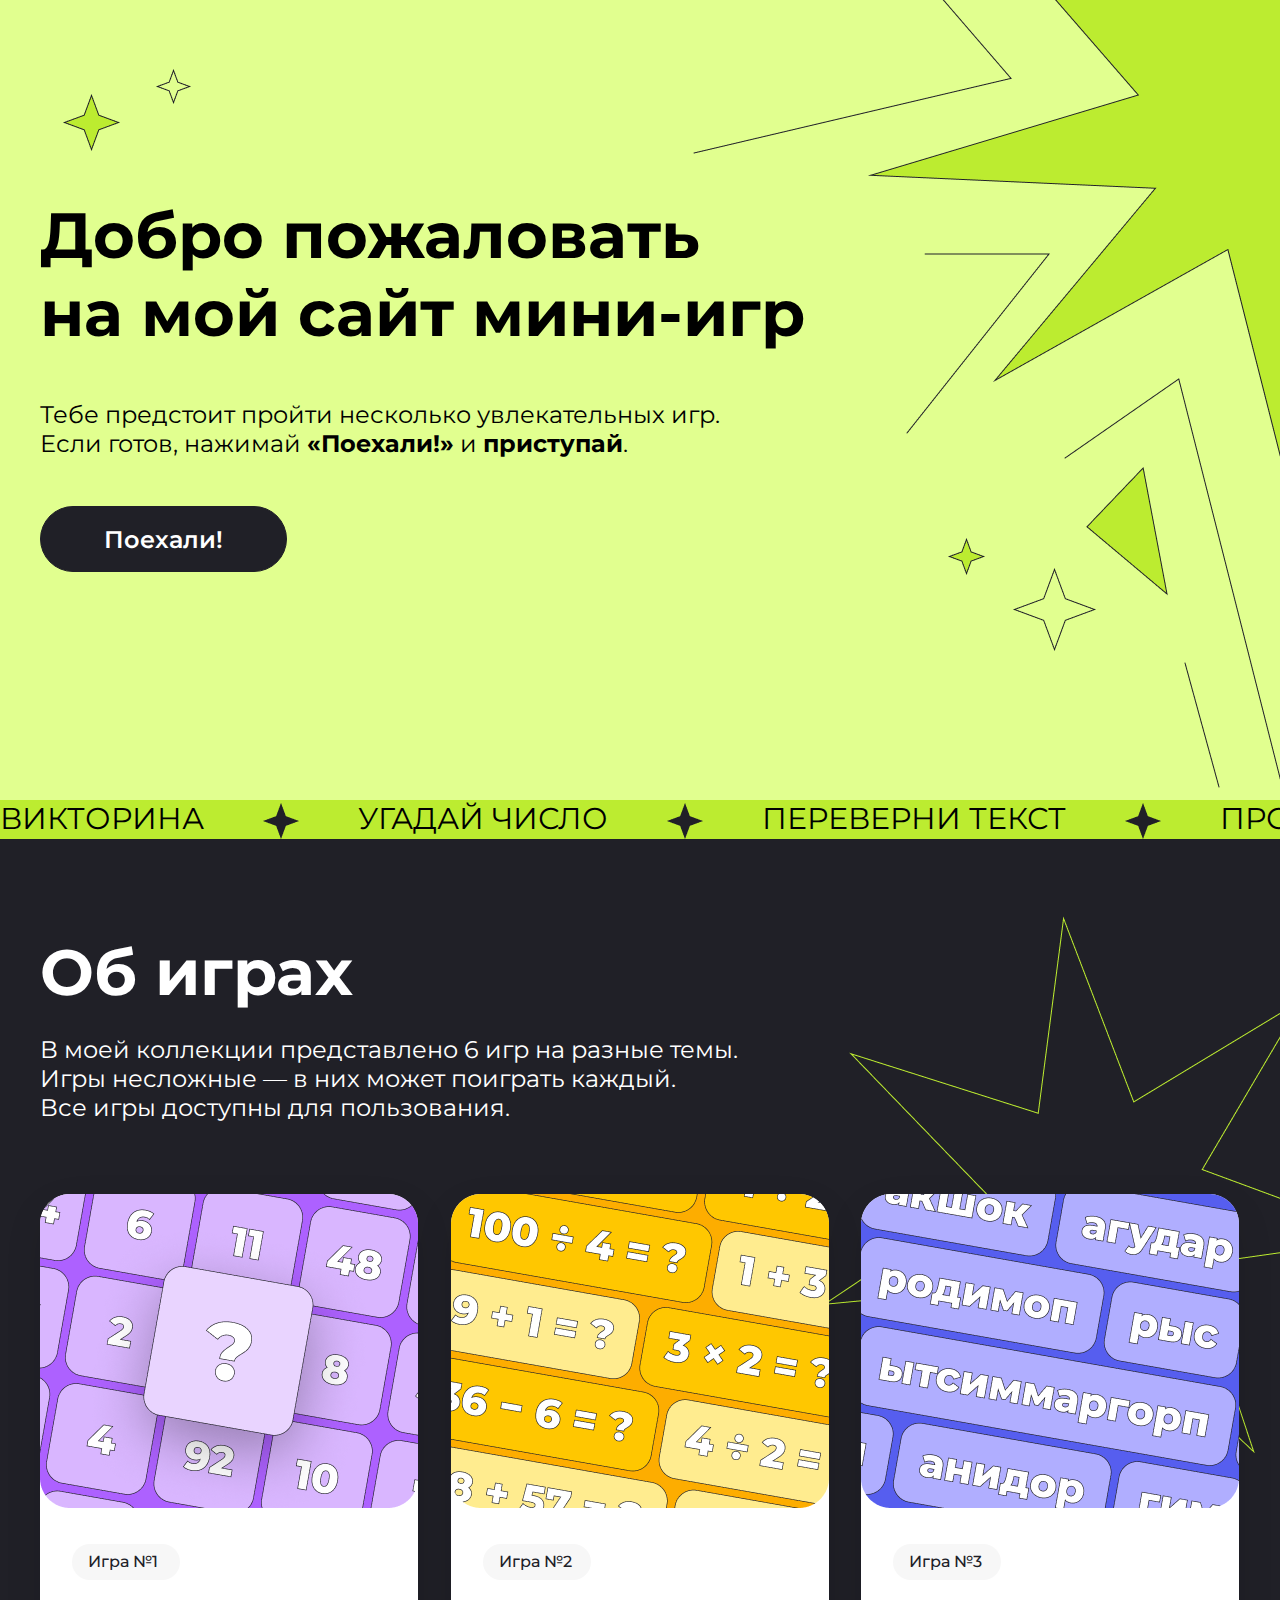
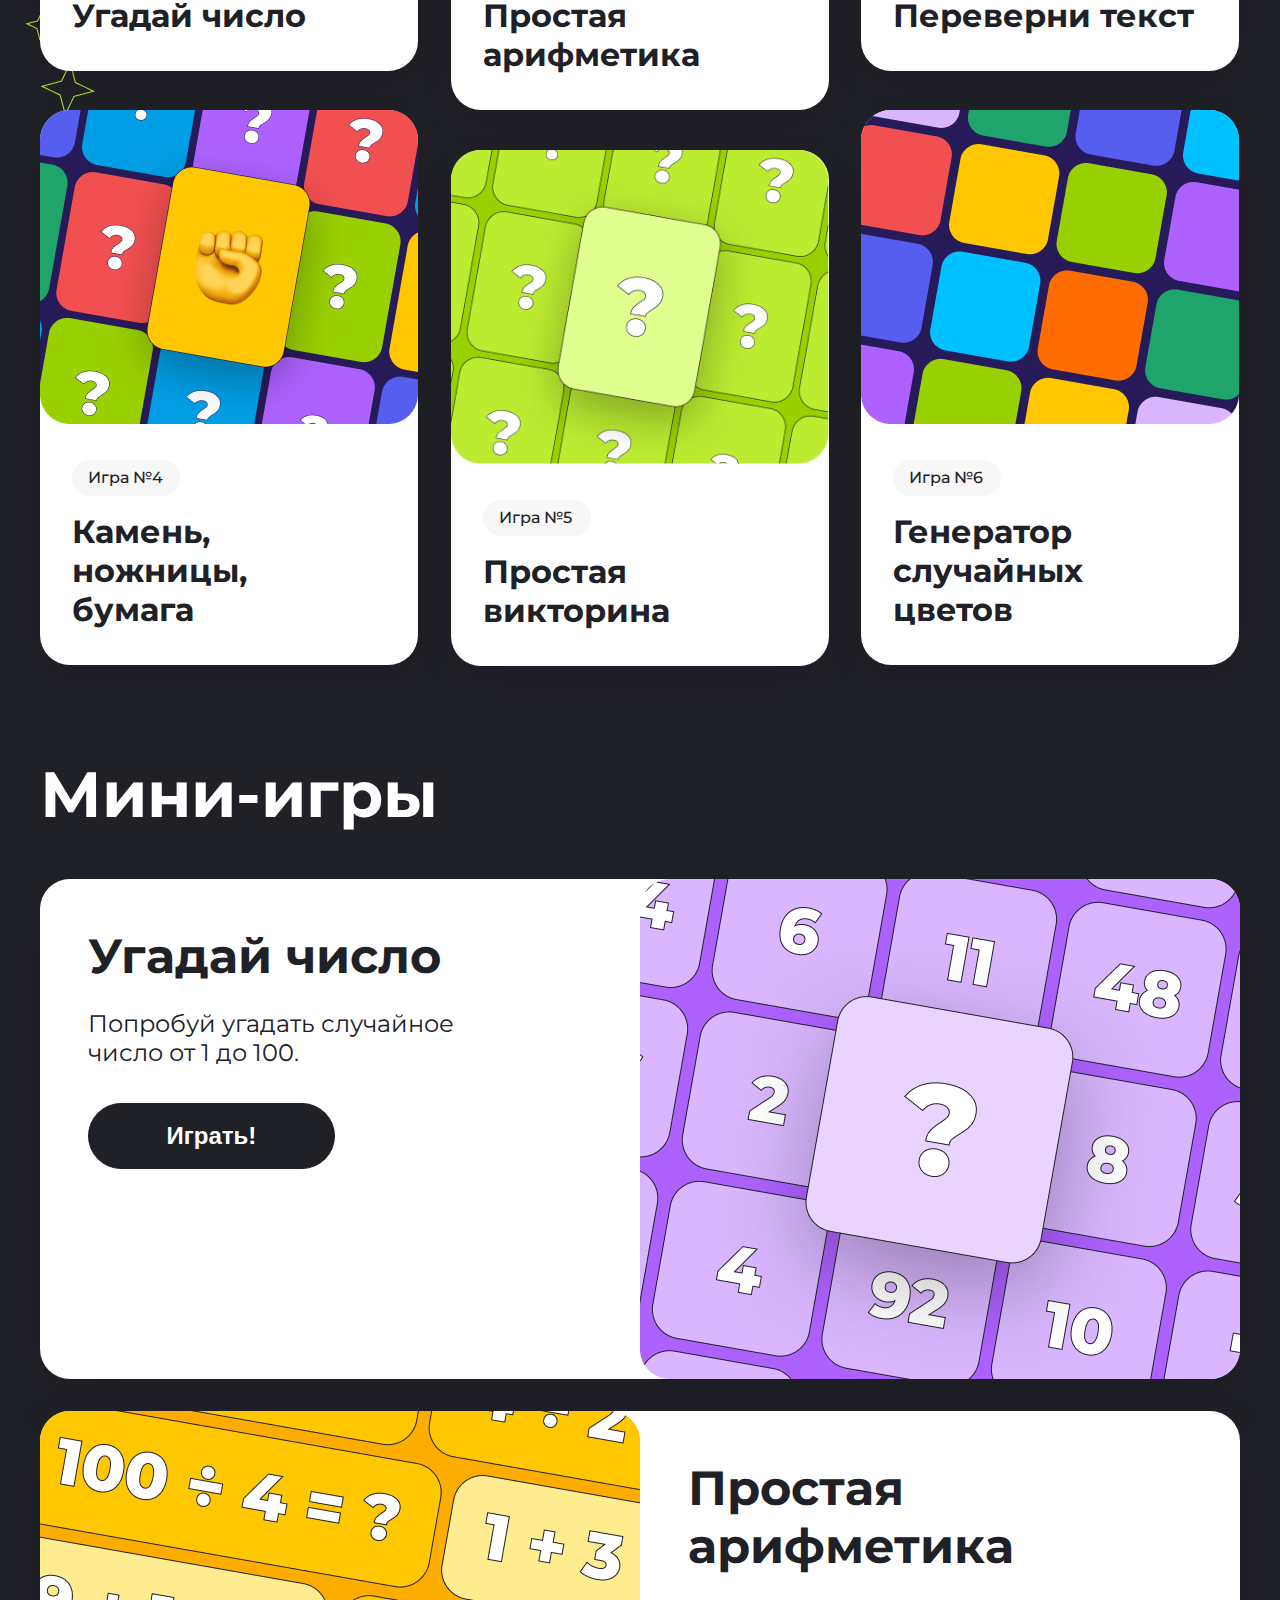
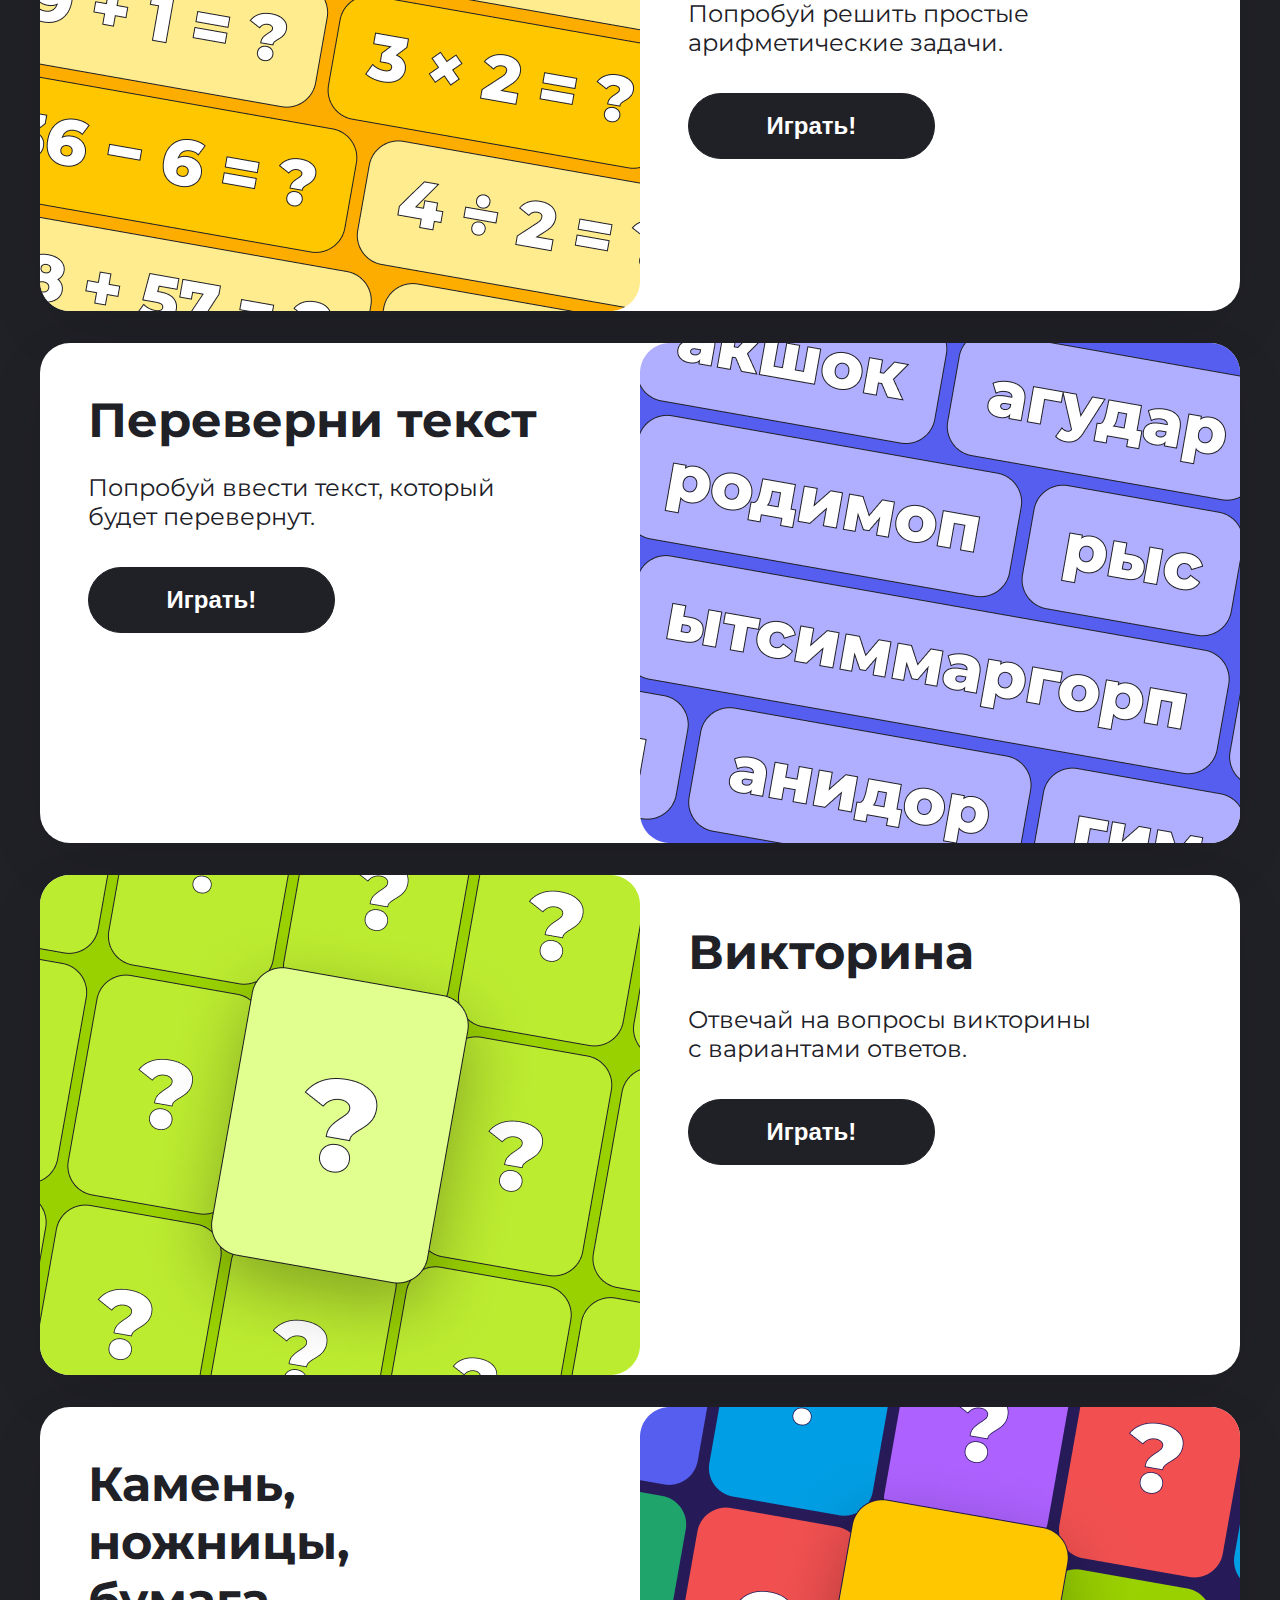
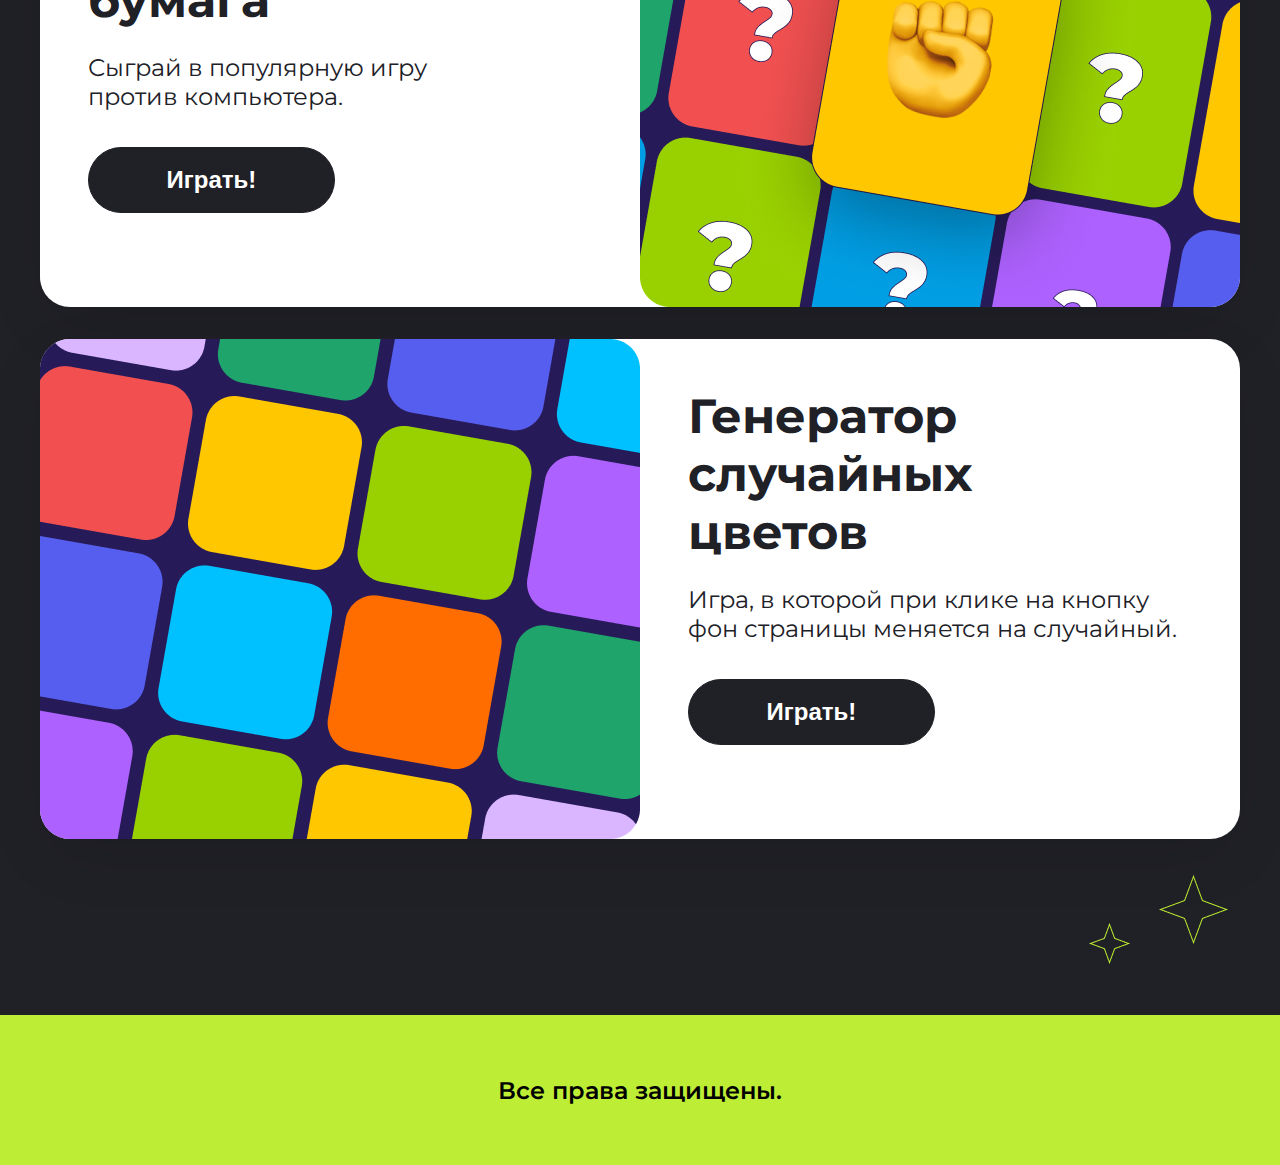
==== commit c0579b3b: "Создана анимированная строка" ====
--- a/index.html
+++ b/index.html
@@ -22,6 +22,21 @@
             <a href="#mini-games" class="header__button desktop-button">Поехали!</a>
             <a href="#play" class="header__button-mob">Поехали!</a>
         </header>
+    </div>
+    <div class="animated_bar">
+      <p class="animated_bar__text">ВИКТОРИНА
+        <img class="animated_bar__img" src="img/Star.png" alt="Звездочка">
+        УГАДАЙ ЧИСЛО
+        <img class="animated_bar__img" src="img/Star.png" alt="Звездочка">
+        ПЕРЕВЕРНИ ТЕКСТ
+        <img class="animated_bar__img" src="img/Star.png" alt="Звездочка">
+        ПРОСТАЯ АРИФМЕТИКА
+        <img class="animated_bar__img" src="img/Star.png" alt="Звездочка">
+        КАМЕНЬ, НОЖНИЦЫ, БУМАГА
+        <img class="animated_bar__img" src="img/Star.png" alt="Звездочка">
+        ГЕНЕРАТОР СЛУЧАЙНЫХ ЦВЕТОВ
+        <img class="animated_bar__img" src="img/Star.png" alt="Звездочка">
+      </p>
     </div>
     <main class="mini-games center" id="mini-games">
         <div class="about">
@@ -102,6 +117,7 @@
                 <div class="game__info">
                     <h3 class="game__title">Простая<br>арифметика</h3>
                     <p class="game__text">Попробуй решить простые арифметические задачи.</p>
+                    <button class="game__button" onclick="simpleArithmetic()">Играть!</button>
                 </div>
                 <img class="game__img" src="img/game_2.png" alt="Простая арифметика">
             </article>
--- a/style.css
+++ b/style.css
@@ -60,6 +60,33 @@
 }
 .header__button-mob {
   display: none;
+}
+
+.animated_bar {
+  background-color: #BCEC30;
+  overflow: hidden;
+  white-space: nowrap;
+}
+.animated_bar__text {
+  font-size: 30px;
+  font-weight: 700px;
+  animation: scrollText 20s linear infinite;
+  display: inline-block;
+}
+.animated_bar__img {
+  width: 36px;
+  height: 36px;
+  vertical-align: middle;
+  margin-right: 51px;
+  margin-left: 51px;
+}
+@keyframes scrollText {
+  0% {
+    transform: translateX(100%);
+  }
+  100% {
+    transform: translateX(-100%);
+  }
 }
 
 .mini-games {
@@ -248,6 +275,13 @@
   .header__button-mob:hover {
     background-color: #FFFFFF;
     color: #202027;
+  }
+  .animated_bar__text {
+    font-size: 16px;
+  }
+  .animated_bar__img {
+    width: 19px;
+    height: 19px;
   }
   .mini-games {
     display: none;
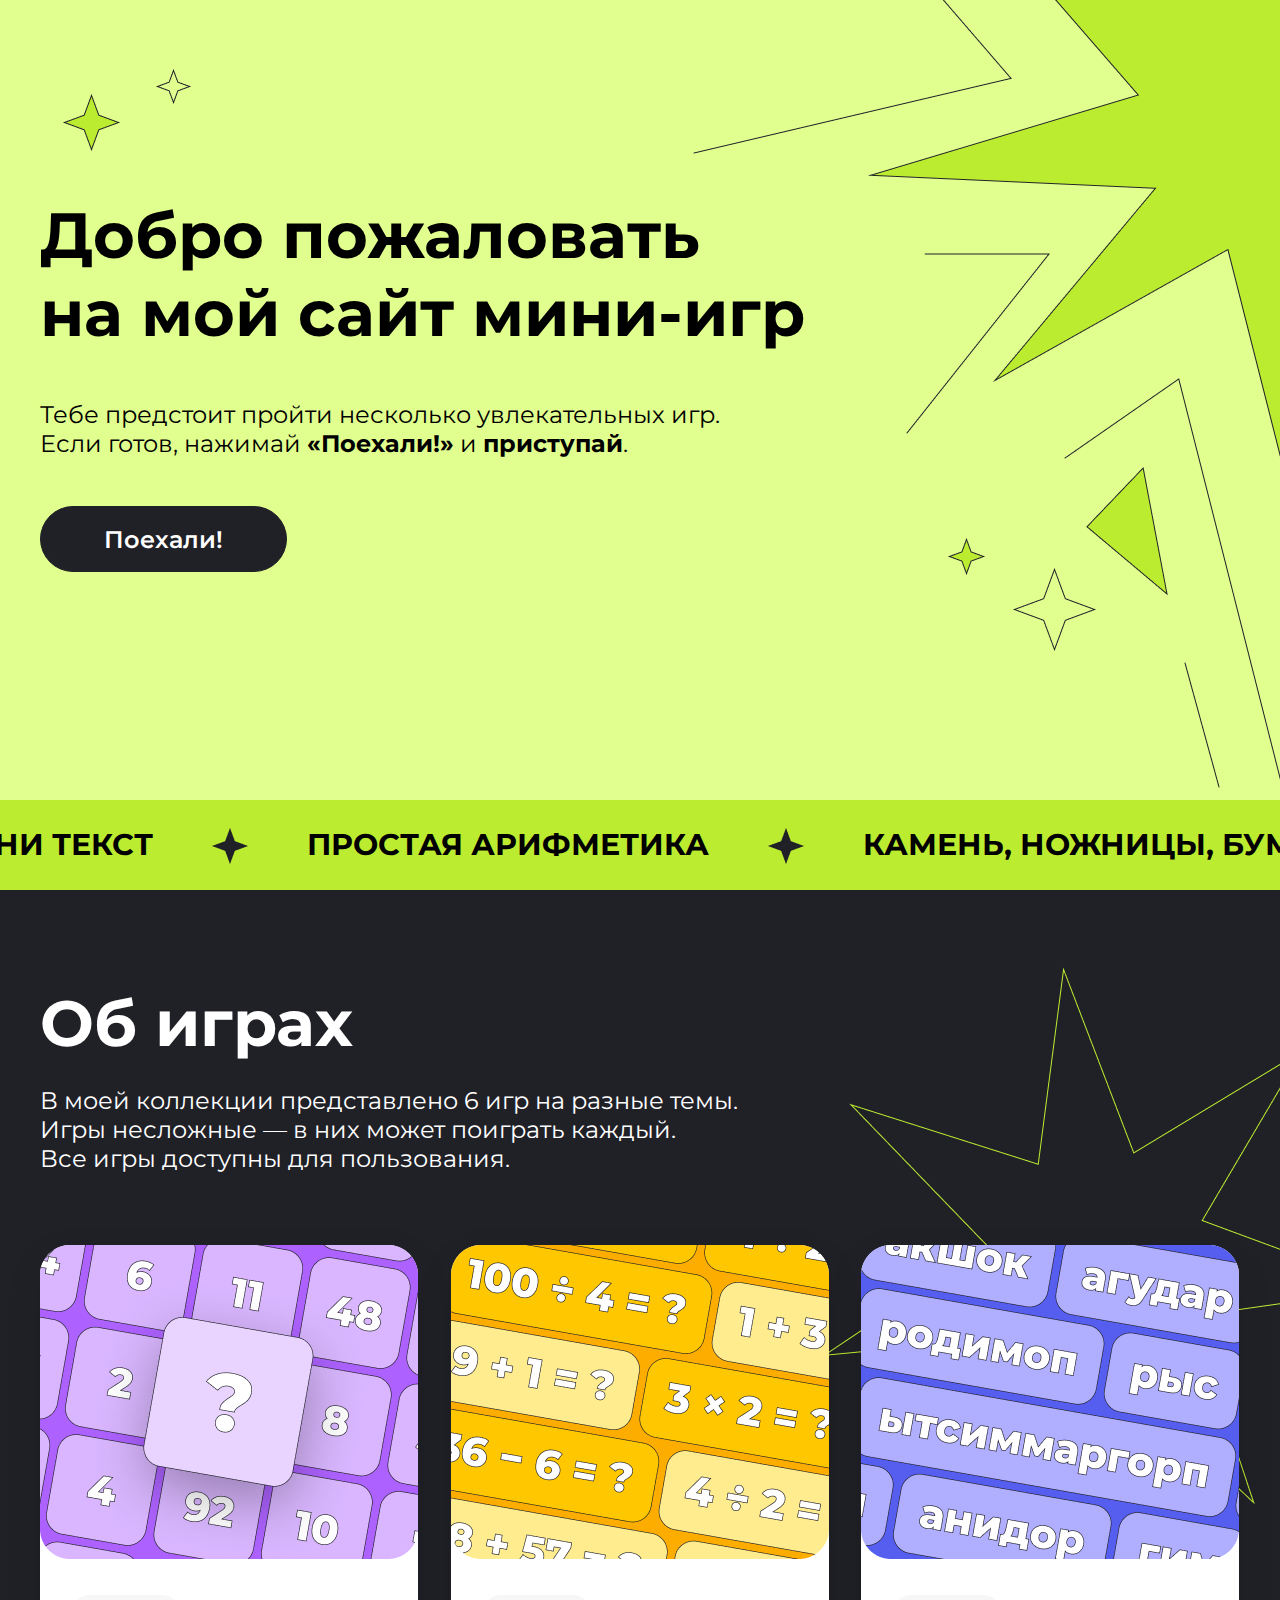
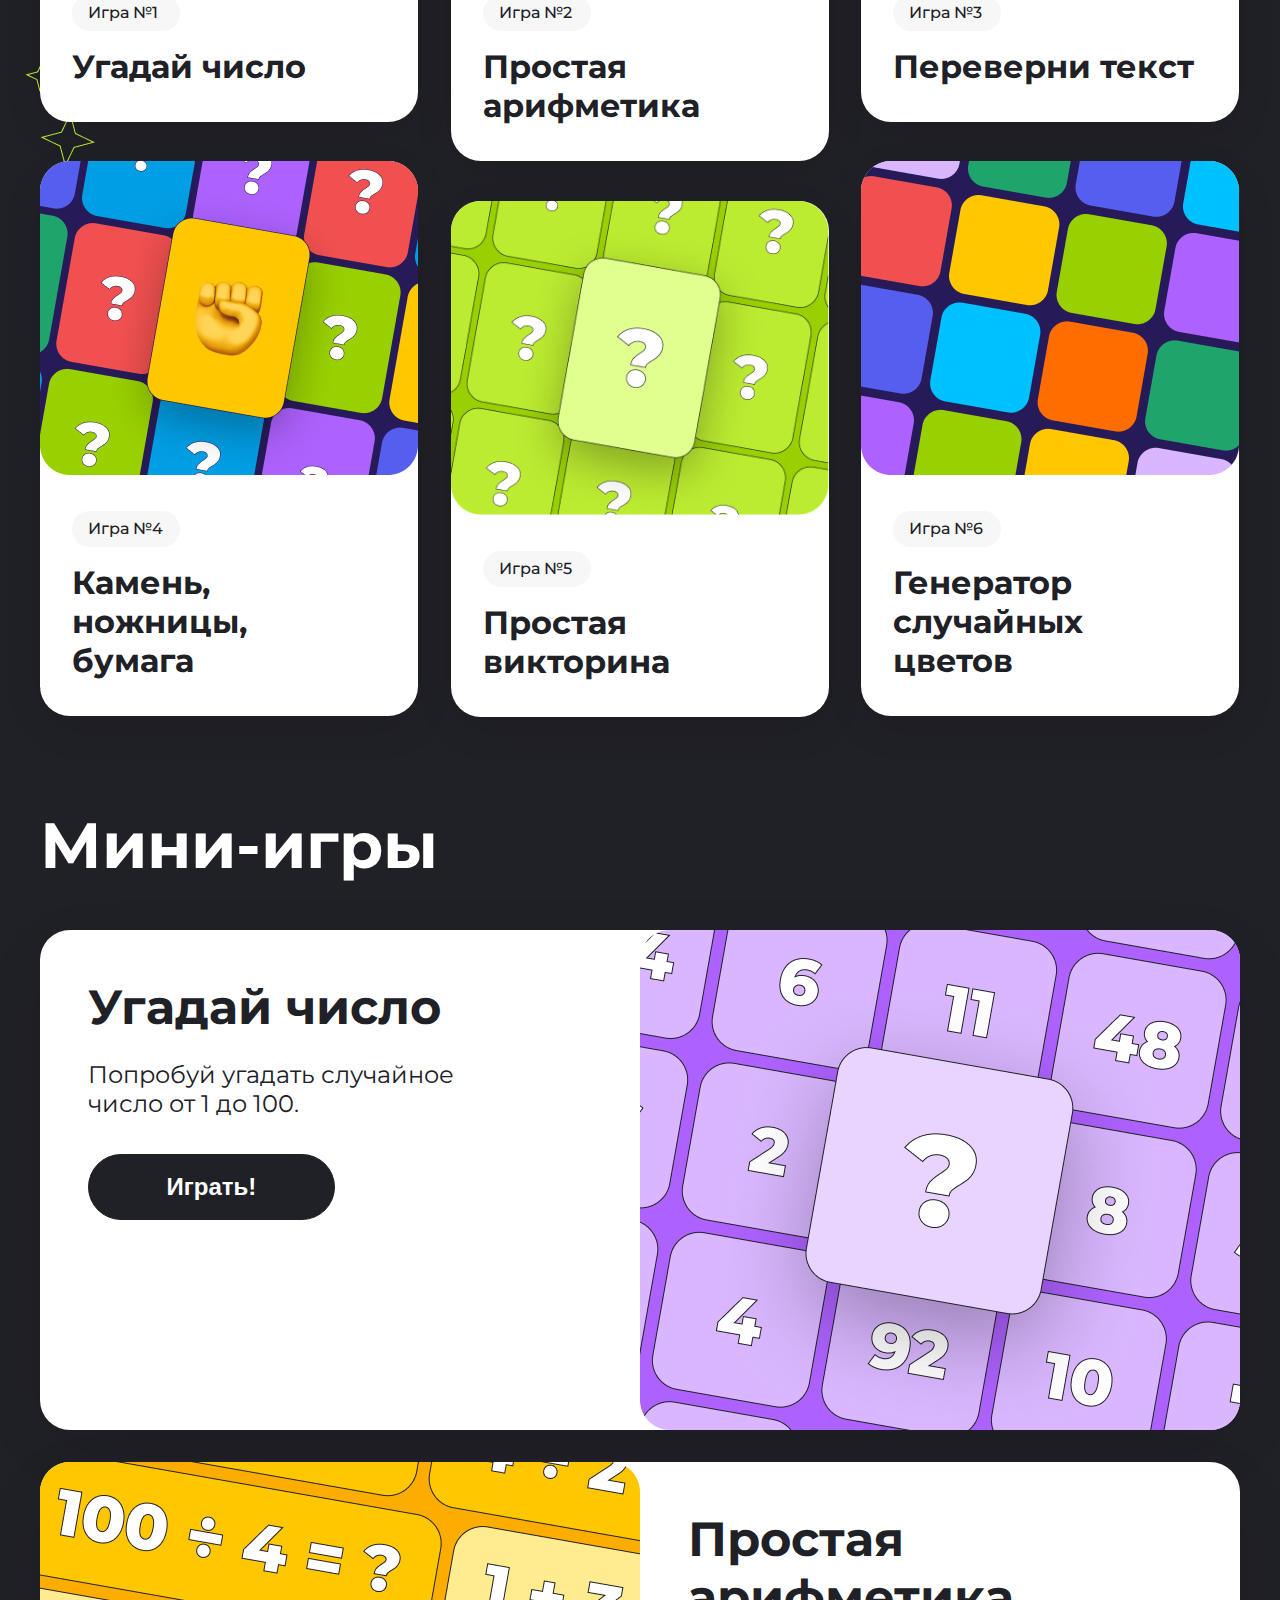
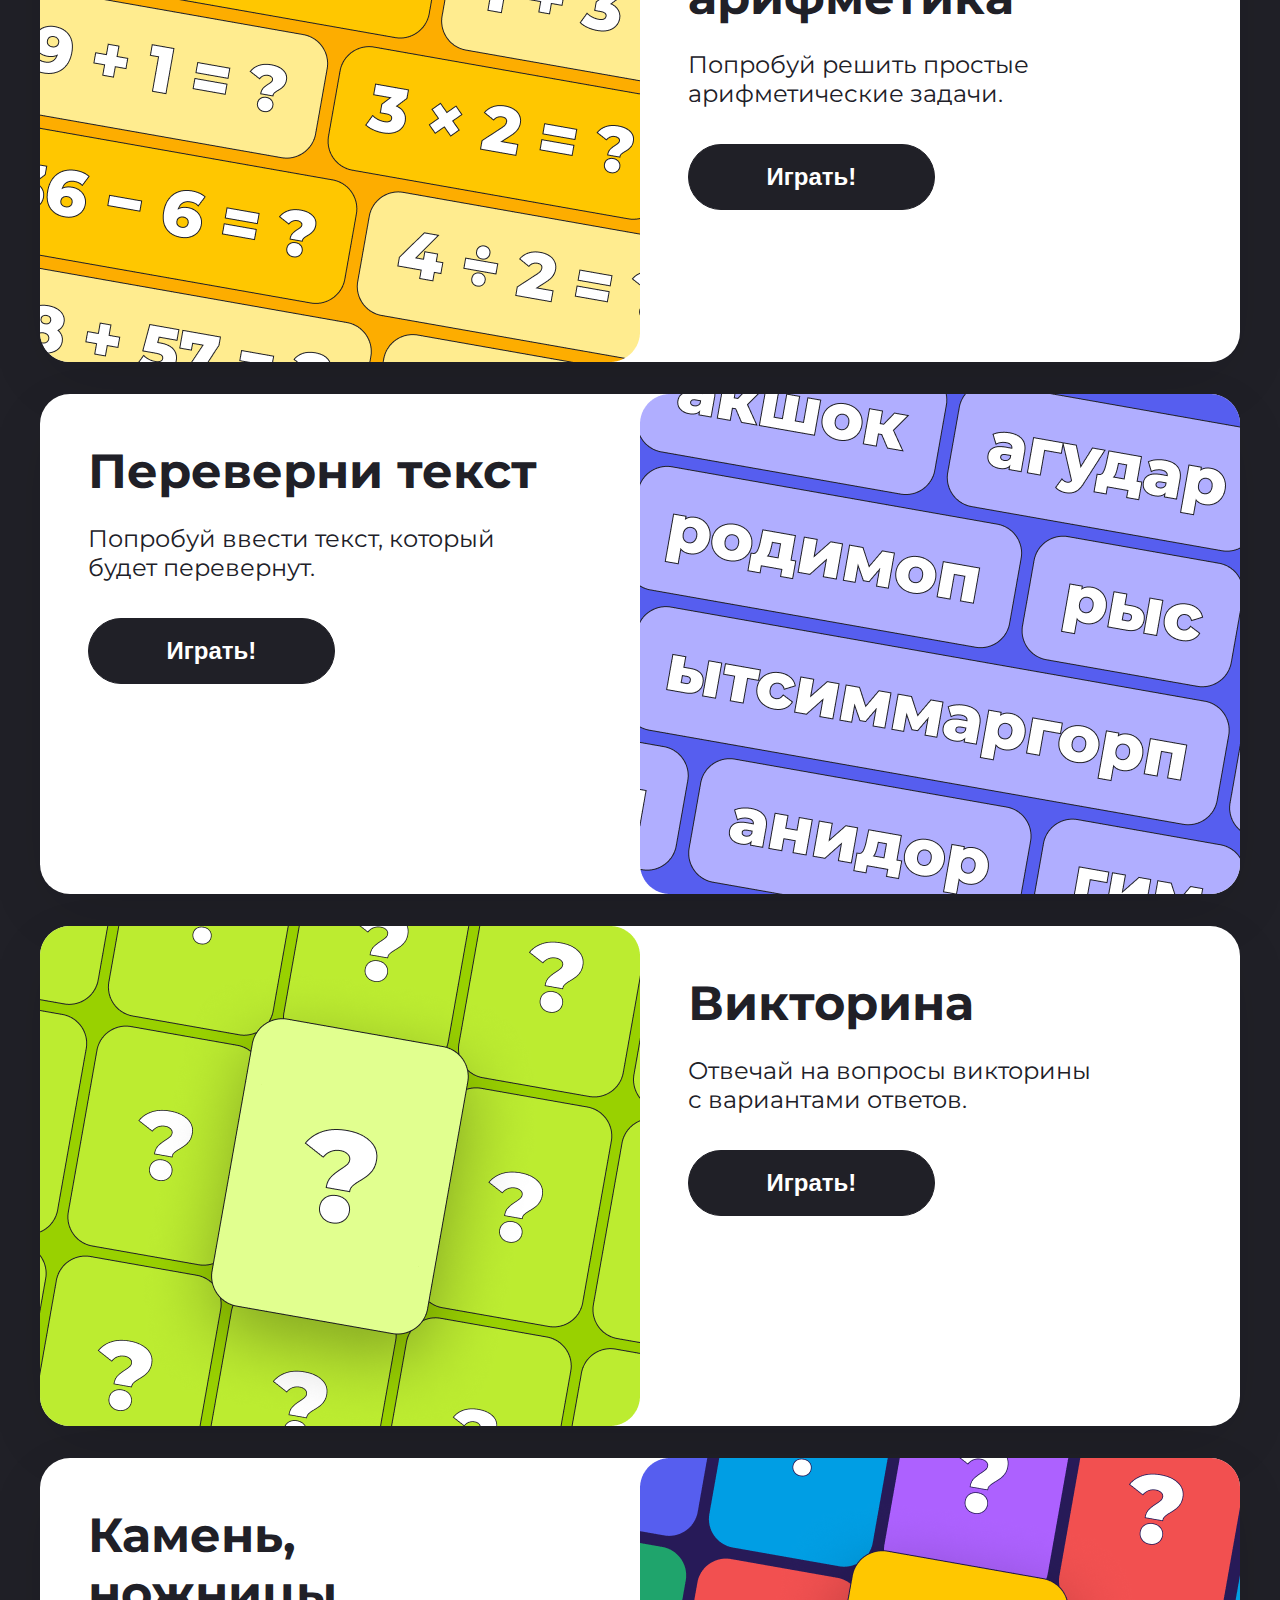
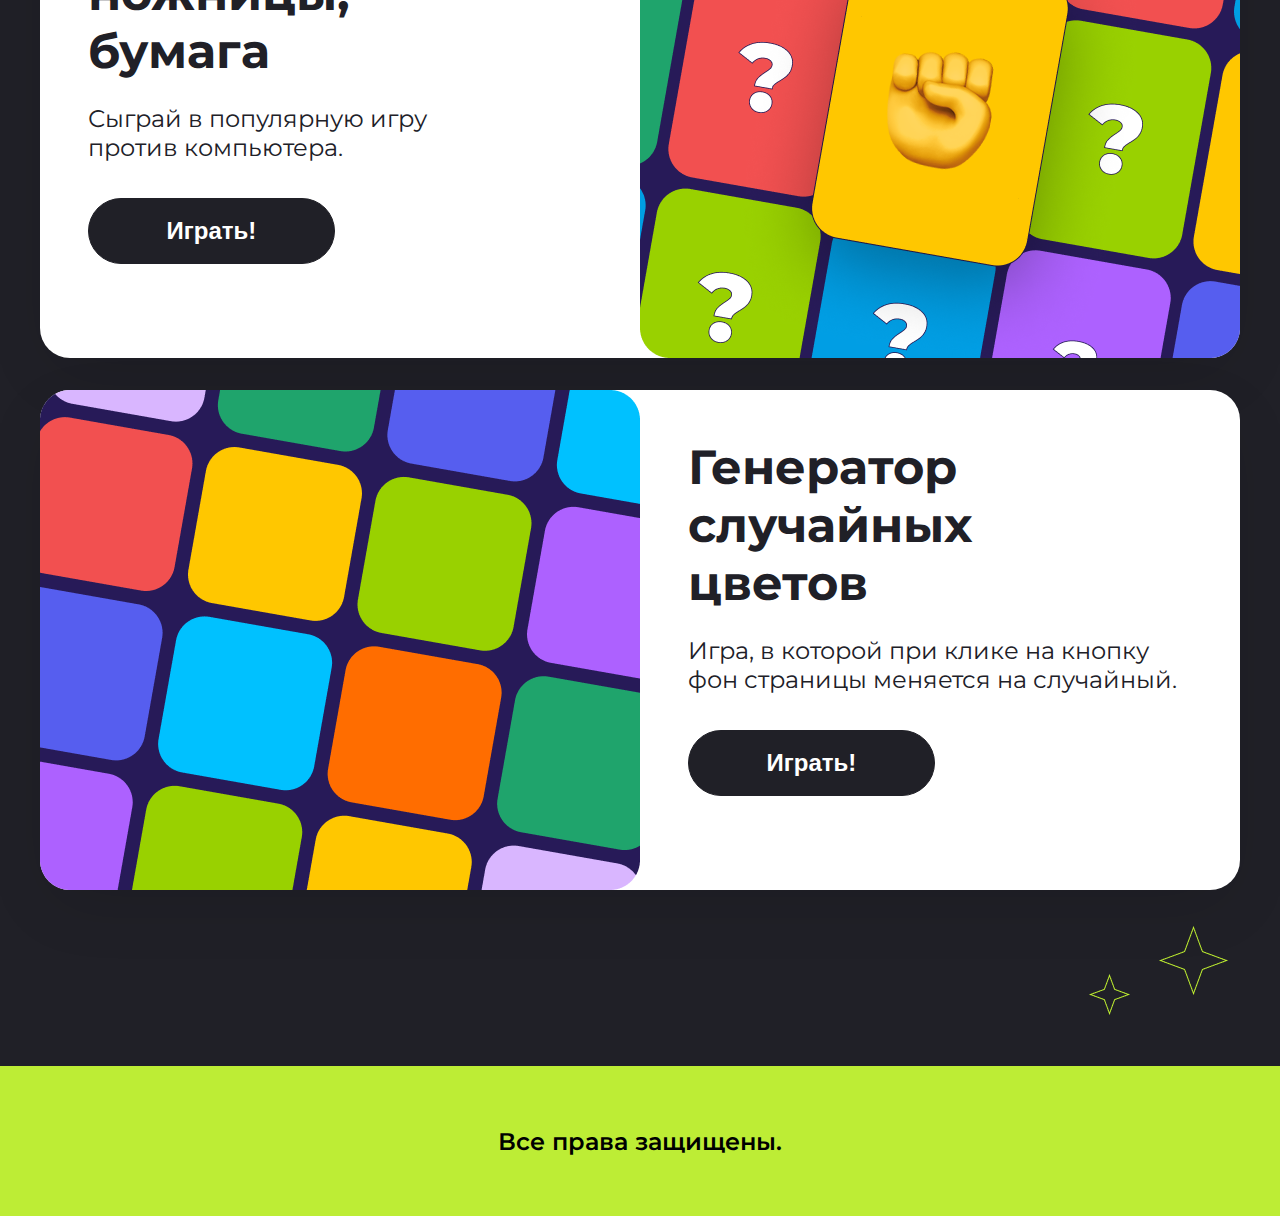
==== commit 84f62939: "Добавлена игра Генератор случайных чисел" ====
--- a/index.html
+++ b/index.html
@@ -149,7 +149,7 @@
                 <div class="game__info">
                     <h3 class="game__title">Генератор<br>случайных<br>цветов</h3>
                     <p class="game__text">Игра, в которой при клике на кнопку фон страницы меняется на случайный.</p>
-                    <button class="game__button">Играть!</button>
+                    <button class="game__button" onclick="changeColor()">Играть!</button>
                 </div>
                 <img class="game__img" src="img/game_6.png" alt="Генератор случайных цветов">
             </article>
--- a/style.css
+++ b/style.css
@@ -66,10 +66,14 @@
   background-color: #BCEC30;
   overflow: hidden;
   white-space: nowrap;
+  height: 90px;
+  display: flex;
+  align-items: center;
+  justify-content: center;
 }
 .animated_bar__text {
   font-size: 30px;
-  font-weight: 700px;
+  font-weight: 700;
   animation: scrollText 20s linear infinite;
   display: inline-block;
 }
@@ -162,6 +166,7 @@
 
 .play {
   background-color: #202027;
+  transition: background-color 1 ease;
   padding-top: 46px;
   background-image: url("img/Star_6.png"), url("img/Star_7.png"), url("img/Star_8.png"), url("img/Star_10.png");
   background-repeat: no-repeat;
@@ -278,6 +283,7 @@
   }
   .animated_bar__text {
     font-size: 16px;
+    height: 52px;
   }
   .animated_bar__img {
     width: 19px;
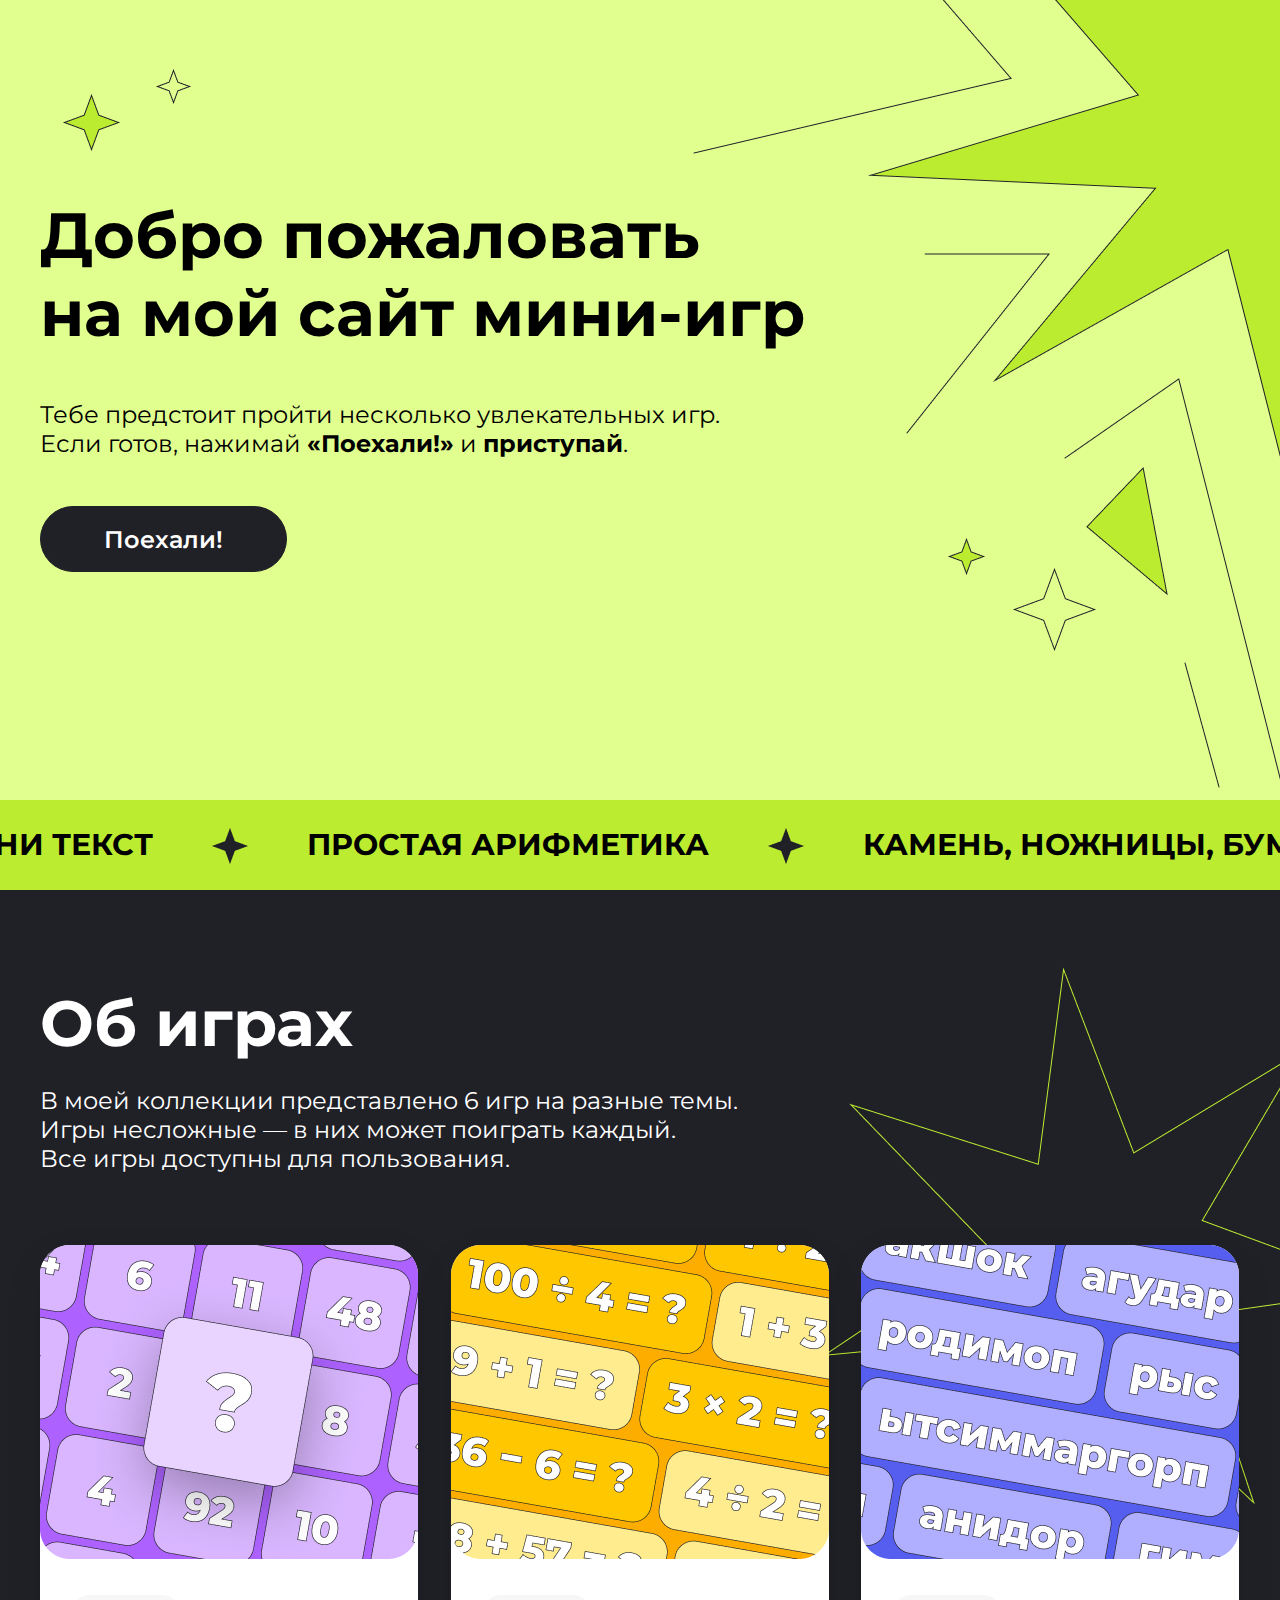
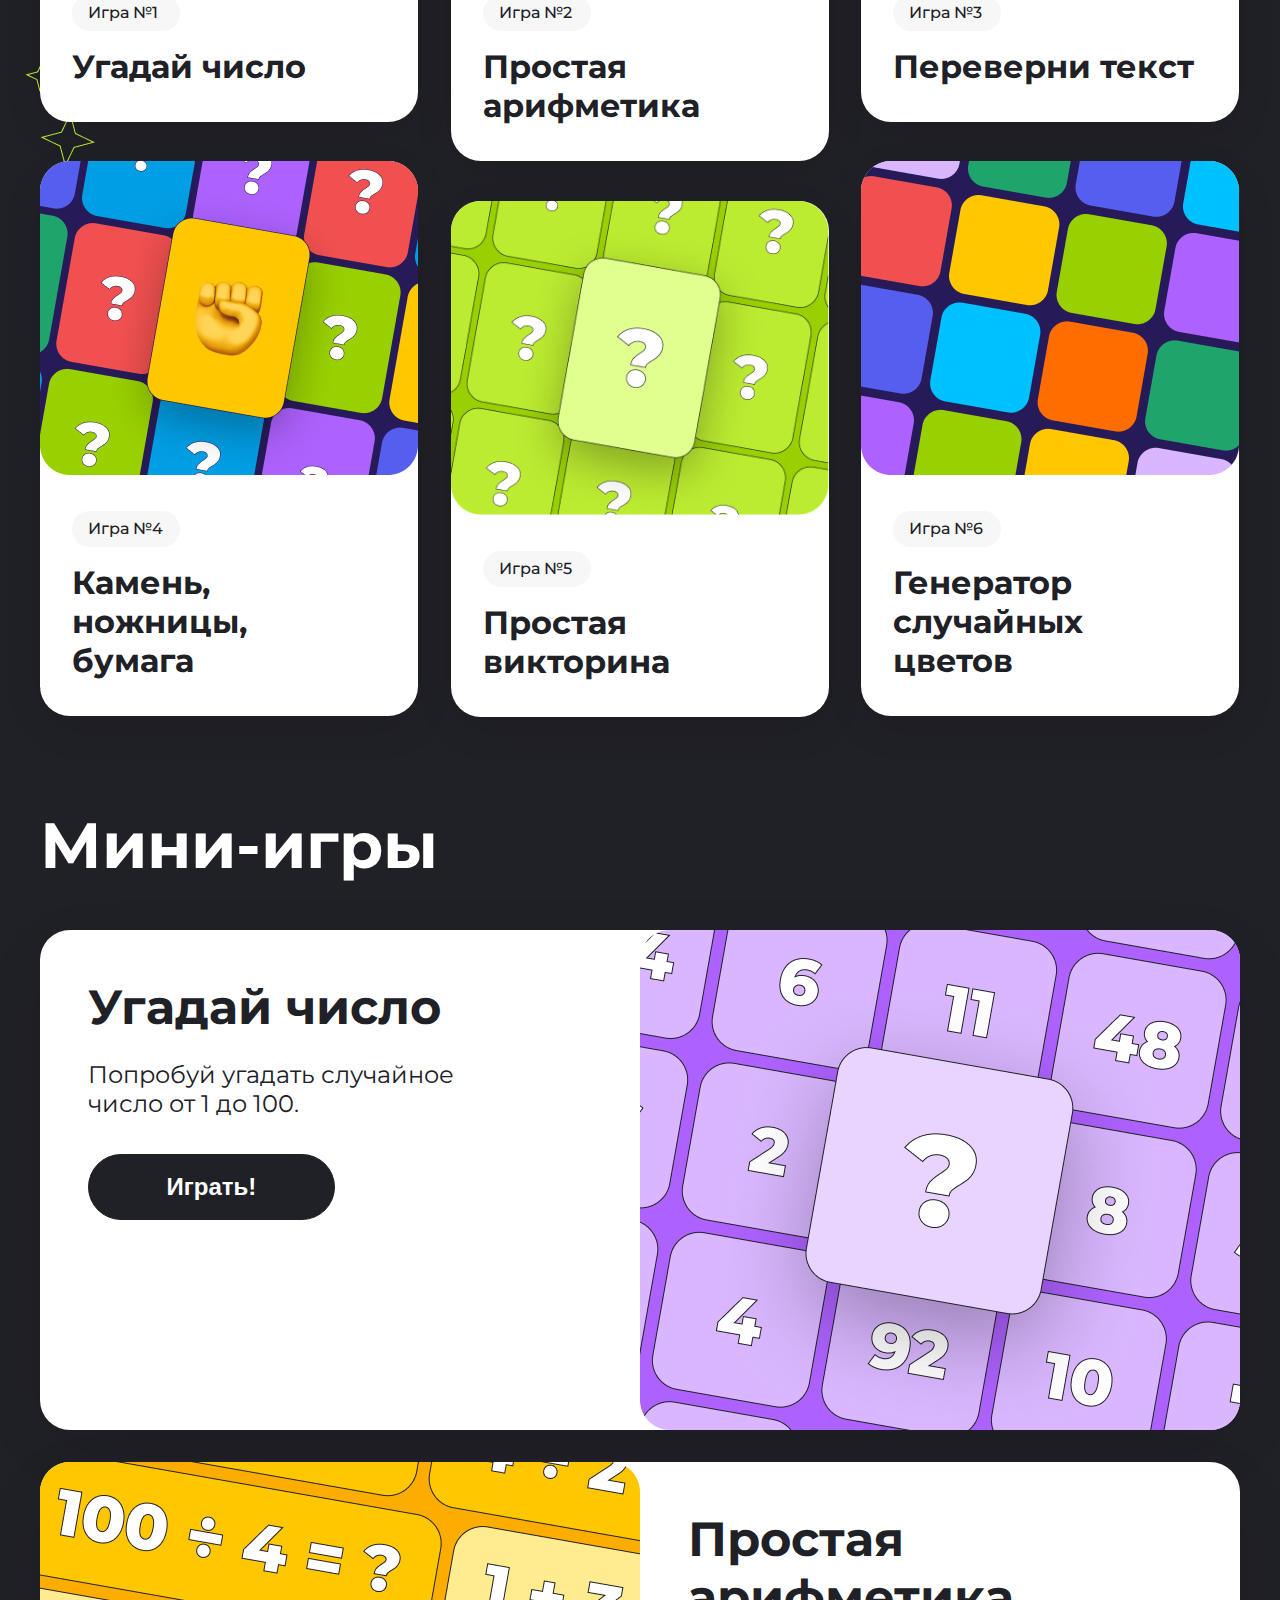
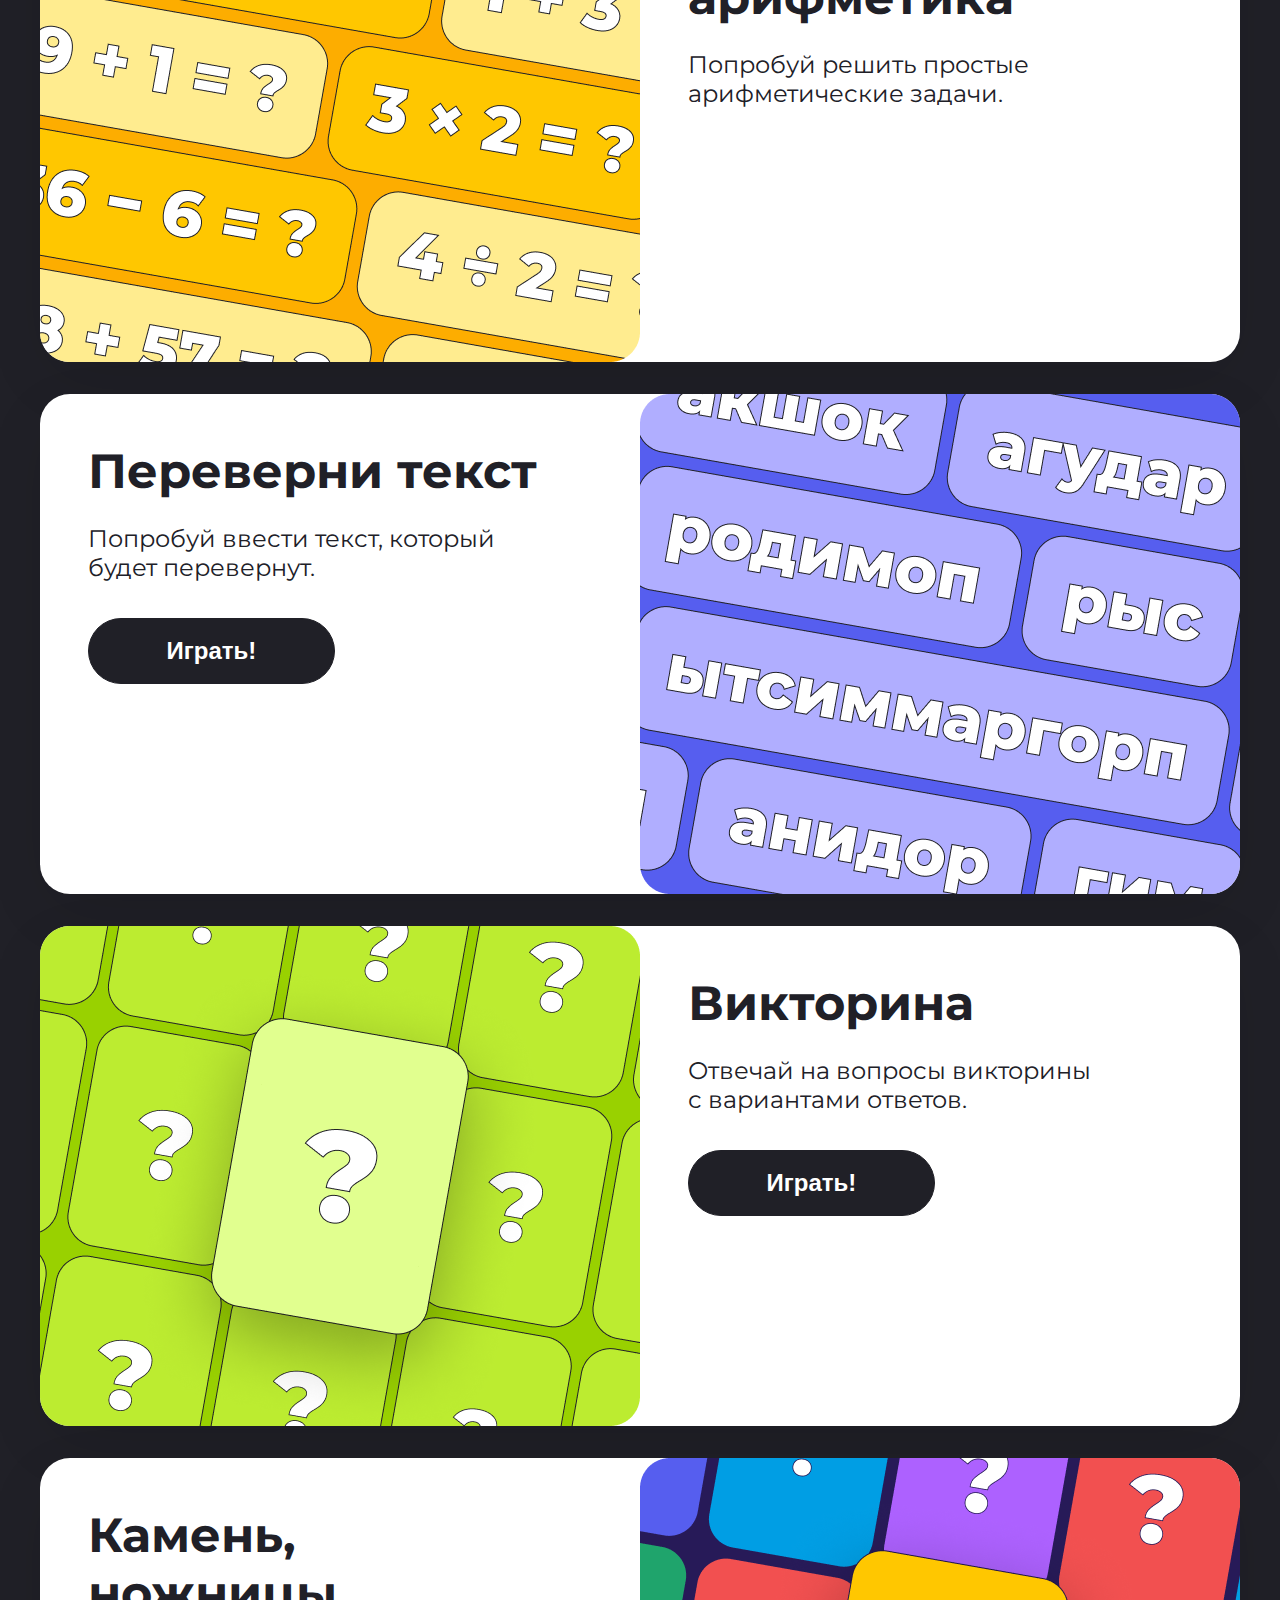
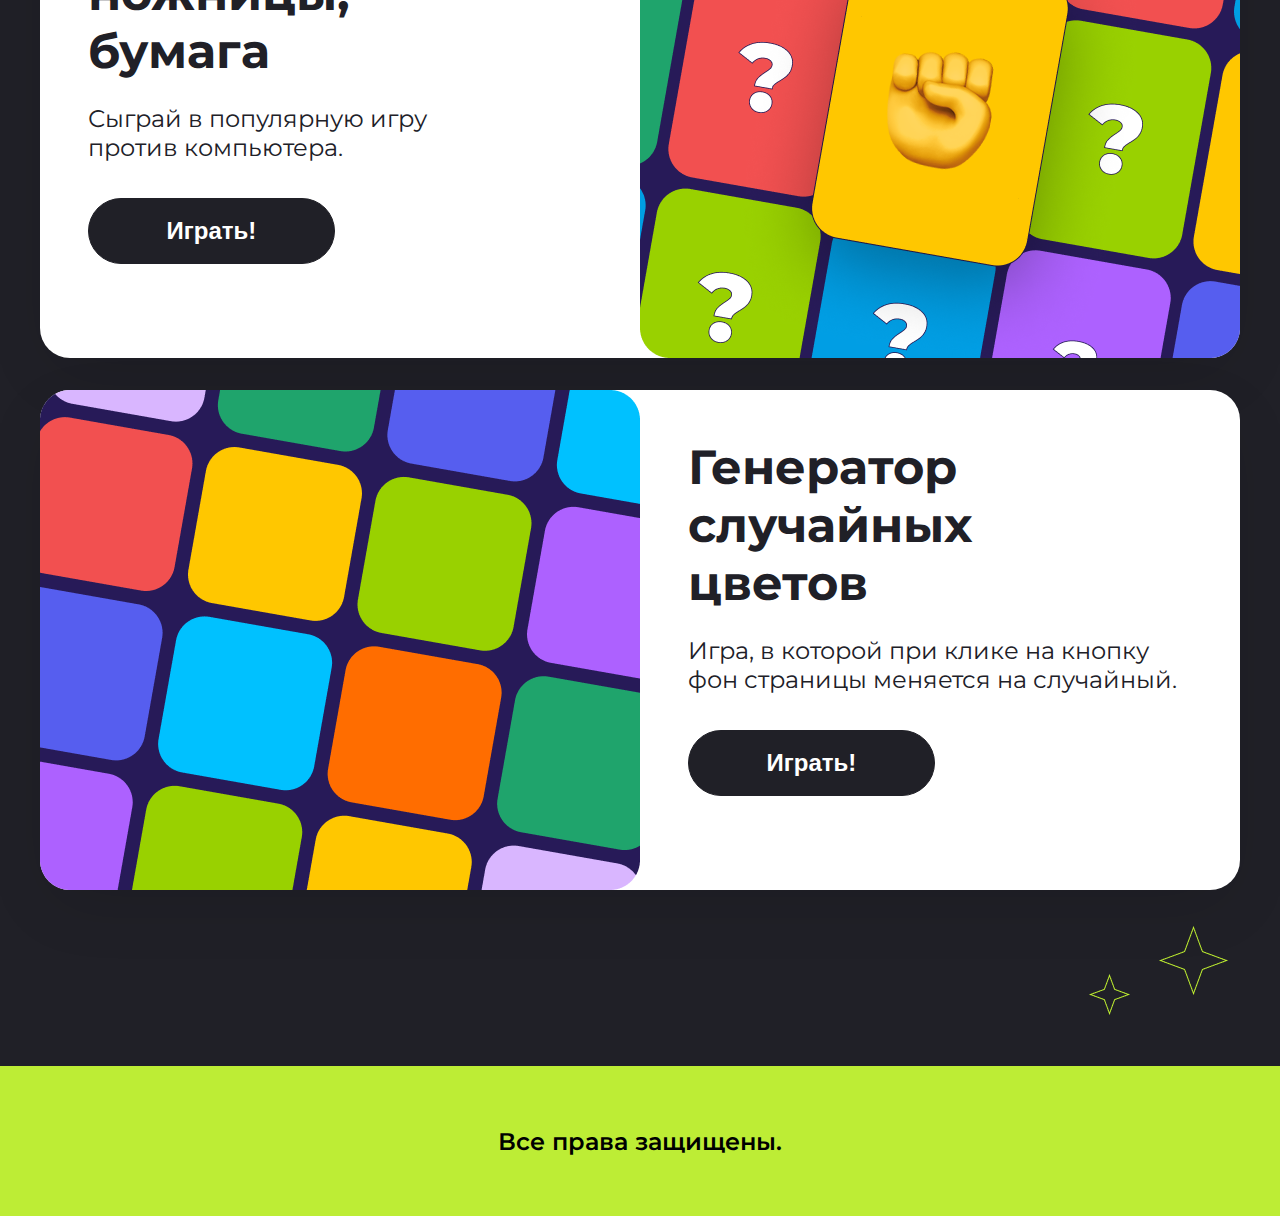
==== commit 1f3ca1ac: "Merge pull request #10 from Veritas-lab/hw-9" ====
--- a/index.html
+++ b/index.html
@@ -117,7 +117,6 @@
                 <div class="game__info">
                     <h3 class="game__title">Простая<br>арифметика</h3>
                     <p class="game__text">Попробуй решить простые арифметические задачи.</p>
-                    <button class="game__button" onclick="simpleArithmetic()">Играть!</button>
                 </div>
                 <img class="game__img" src="img/game_2.png" alt="Простая арифметика">
             </article>
@@ -149,7 +148,7 @@
                 <div class="game__info">
                     <h3 class="game__title">Генератор<br>случайных<br>цветов</h3>
                     <p class="game__text">Игра, в которой при клике на кнопку фон страницы меняется на случайный.</p>
-                    <button class="game__button" onclick="changeColor()">Играть!</button>
+                    <button class="game__button">Играть!</button>
                 </div>
                 <img class="game__img" src="img/game_6.png" alt="Генератор случайных цветов">
             </article>
--- a/style.css
+++ b/style.css
@@ -166,7 +166,6 @@
 
 .play {
   background-color: #202027;
-  transition: background-color 1 ease;
   padding-top: 46px;
   background-image: url("img/Star_6.png"), url("img/Star_7.png"), url("img/Star_8.png"), url("img/Star_10.png");
   background-repeat: no-repeat;
